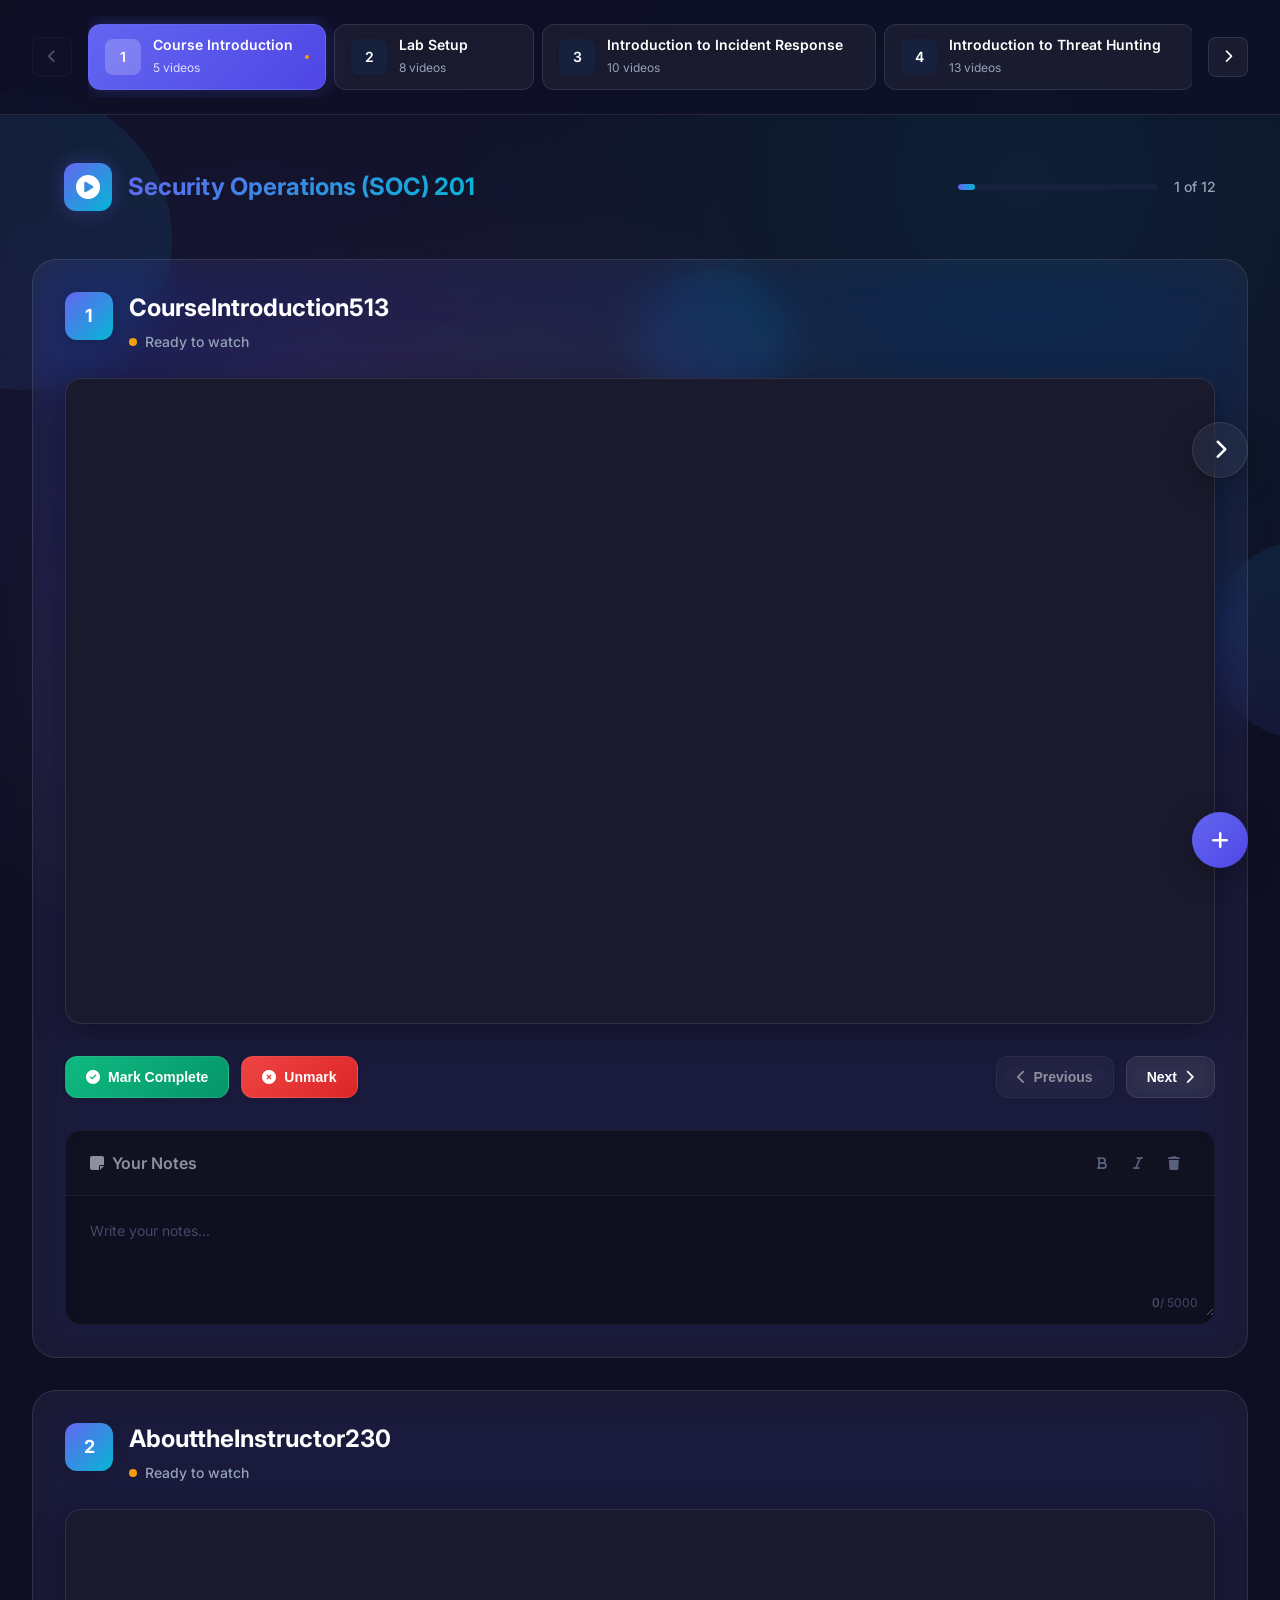
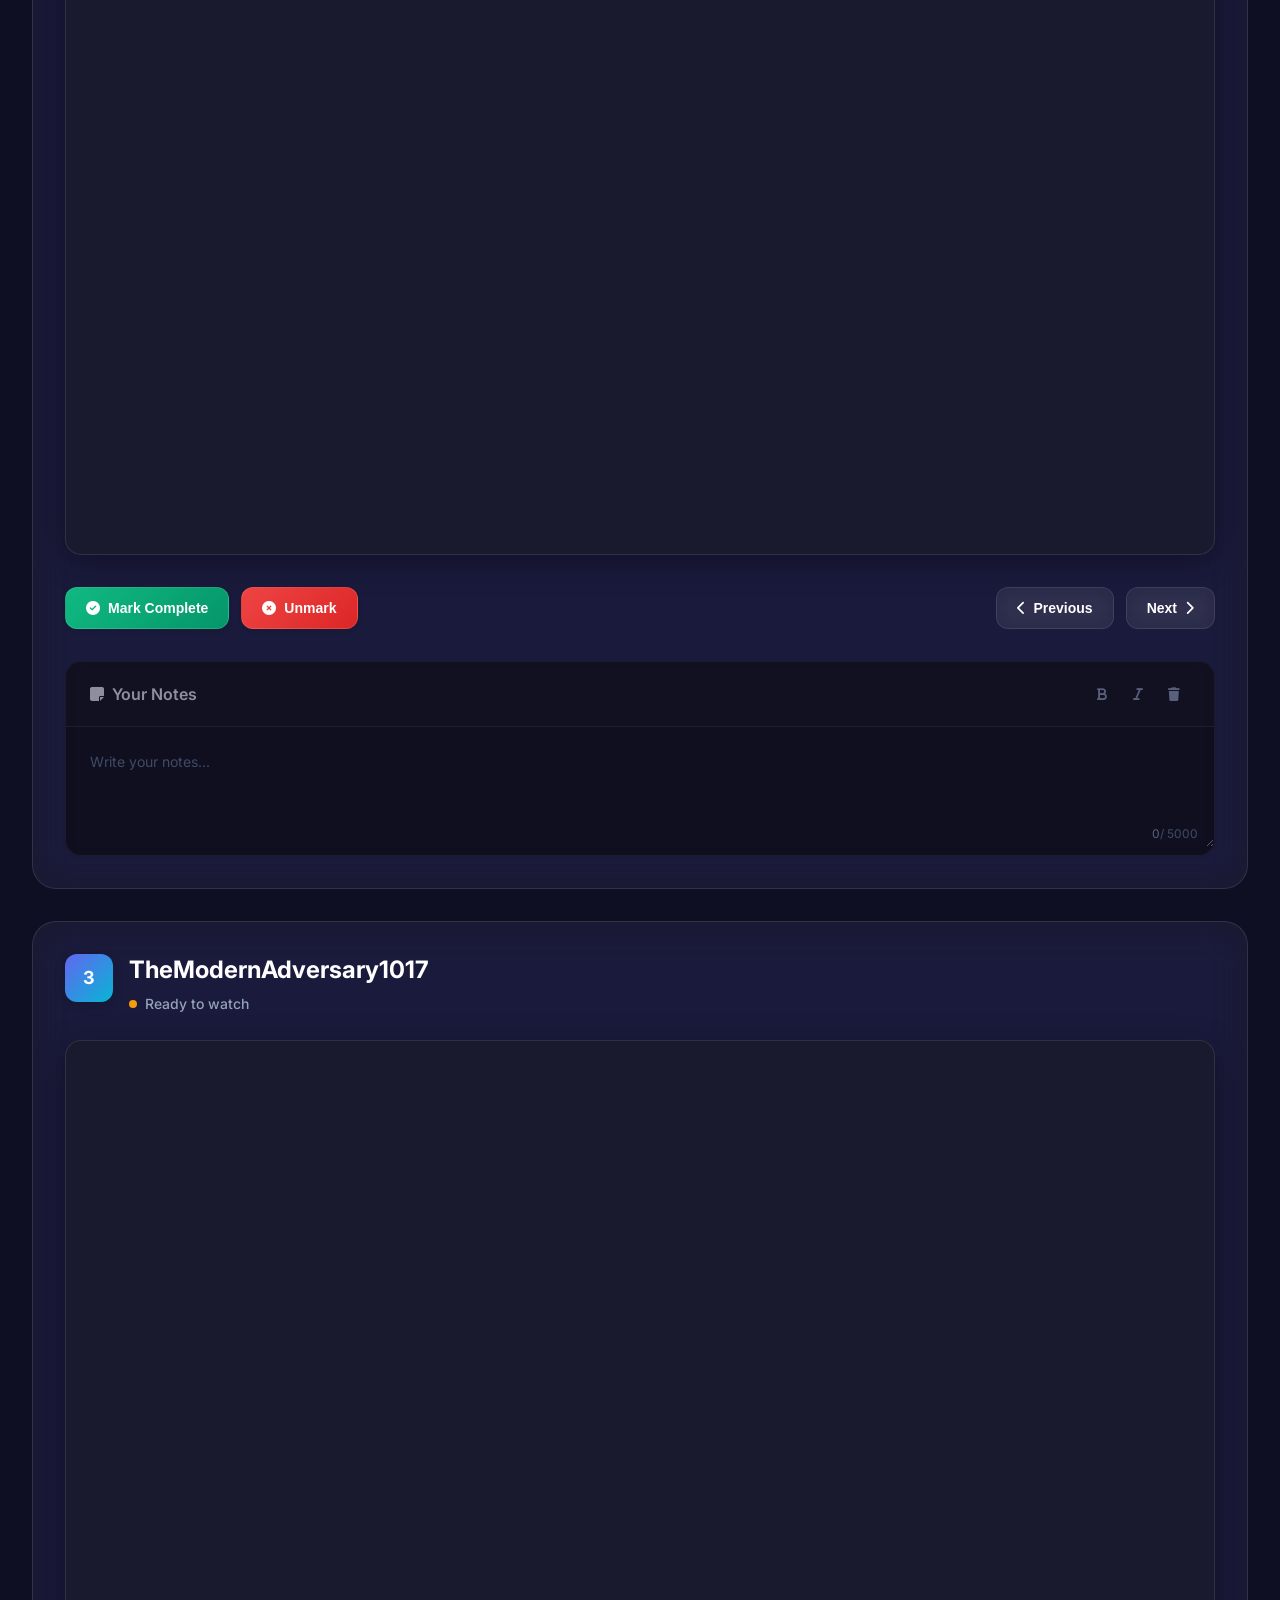
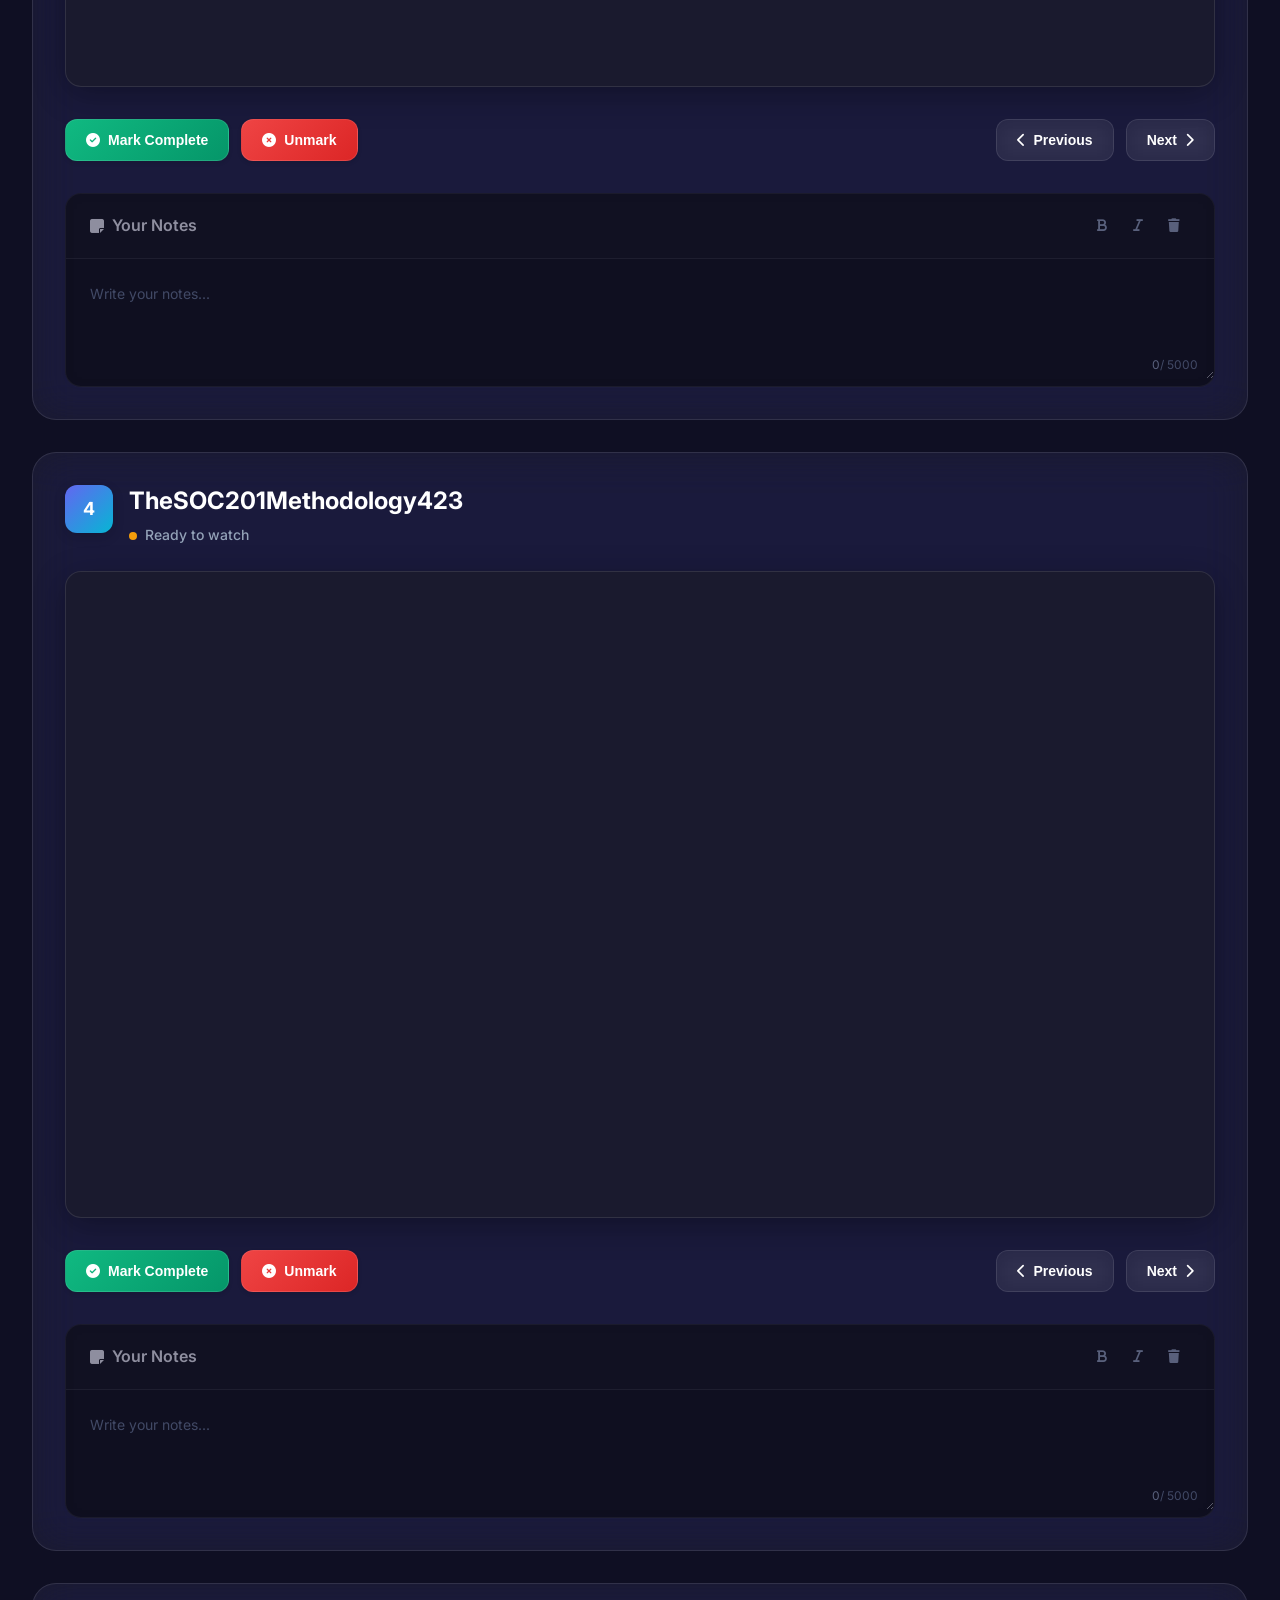
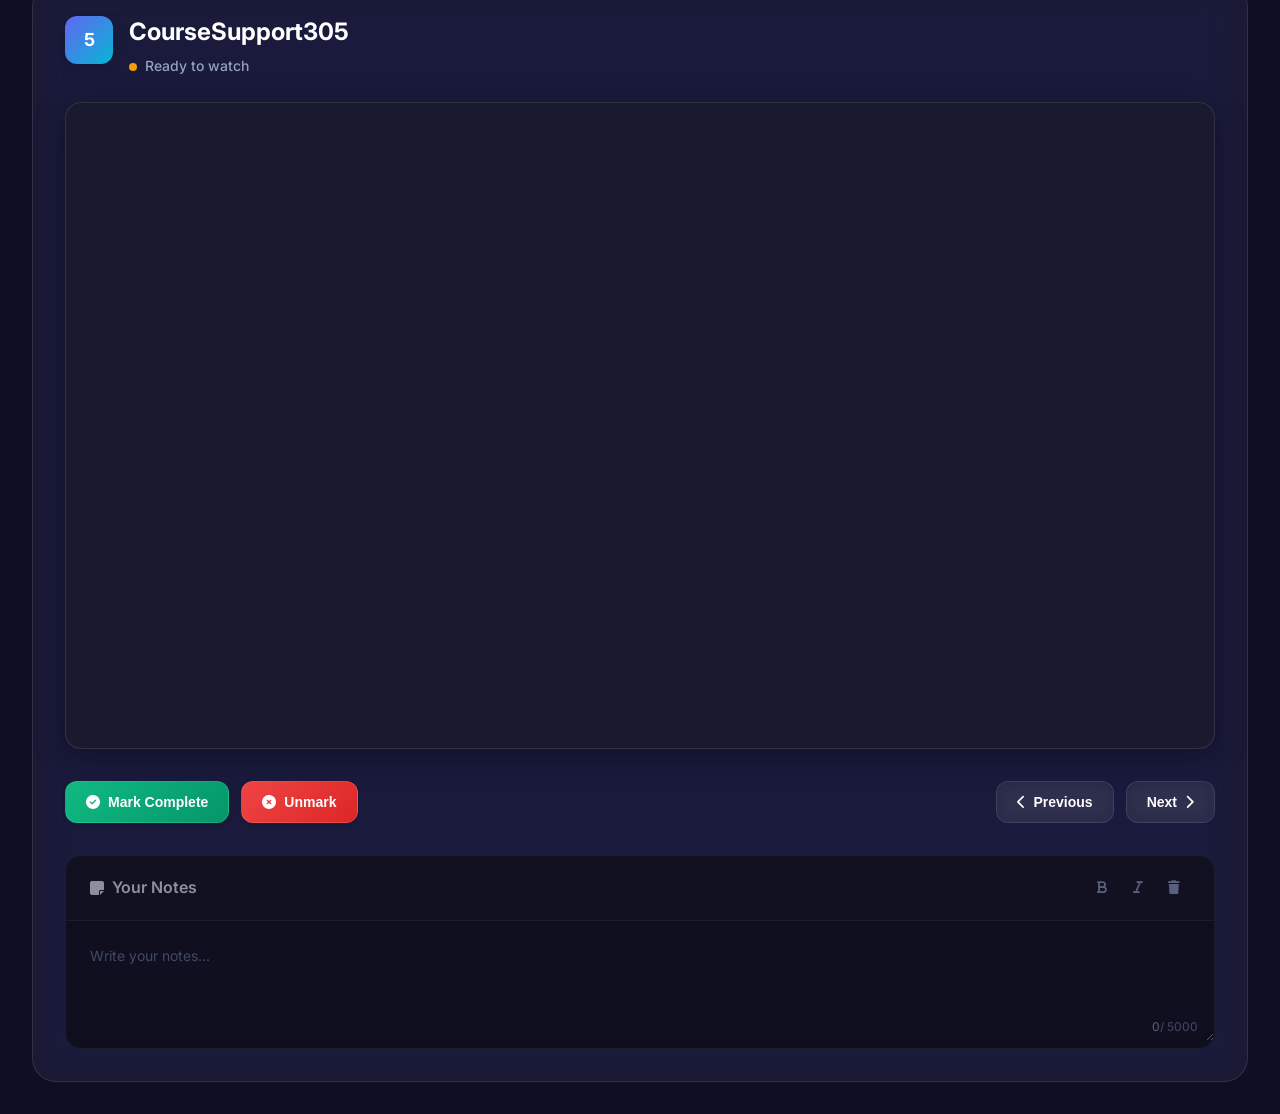
==== index.html @ 475536b1 "Deploy course" ====
<!DOCTYPE html>

<html lang="en">
<head>
<meta charset="utf-8"/>
<meta content="width=device-width, initial-scale=1.0" name="viewport"/>
<title>Security Operations (SOC) 201</title>
<link href="styles.css" rel="stylesheet"/>
<link href="https://cdnjs.cloudflare.com/ajax/libs/font-awesome/6.4.0/css/all.min.css" rel="stylesheet"/>
<link href="https://fonts.googleapis.com/css2?family=Inter:wght@300;400;500;600;700&amp;display=swap" rel="stylesheet"/>
</head>
<body>
<div class="bg-gradient"></div>
<div class="floating-shapes">
<div class="shape shape-1"></div>
<div class="shape shape-2"></div>
<div class="shape shape-3"></div>
</div>
<header class="glassmorphism-header">
<nav class="modern-nav">
<div class="nav-container">
<button class="nav-scroll-btn left-scroll" id="leftScroll"><i class="fas fa-chevron-left"></i></button>
<ul class="nav-carousel" id="navCarousel">
<li class="nav-item active">
<a class="nav-link" href="index.html">
<div class="nav-icon"><span class="nav-number">1</span></div>
<div class="nav-content">
<span class="nav-title">Course Introduction</span>
<span class="nav-subtitle">5 videos</span>
</div>
<div class="nav-indicator"></div>
</a>
</li>
<li class="nav-item">
<a class="nav-link" href="s2.html">
<div class="nav-icon"><span class="nav-number">2</span></div>
<div class="nav-content">
<span class="nav-title">Lab Setup</span>
<span class="nav-subtitle">8 videos</span>
</div>
<div class="nav-indicator"></div>
</a>
</li>
<li class="nav-item">
<a class="nav-link" href="s3.html">
<div class="nav-icon"><span class="nav-number">3</span></div>
<div class="nav-content">
<span class="nav-title">Introduction to Incident Response</span>
<span class="nav-subtitle">10 videos</span>
</div>
<div class="nav-indicator"></div>
</a>
</li>
<li class="nav-item">
<a class="nav-link" href="s4.html">
<div class="nav-icon"><span class="nav-number">4</span></div>
<div class="nav-content">
<span class="nav-title">Introduction to Threat Hunting</span>
<span class="nav-subtitle">13 videos</span>
</div>
<div class="nav-indicator"></div>
</a>
</li>
<li class="nav-item">
<a class="nav-link" href="s5.html">
<div class="nav-icon"><span class="nav-number">5</span></div>
<div class="nav-content">
<span class="nav-title">Data Transformation</span>
<span class="nav-subtitle">15 videos</span>
</div>
<div class="nav-indicator"></div>
</a>
</li>
<li class="nav-item">
<a class="nav-link" href="s6.html">
<div class="nav-icon"><span class="nav-number">6</span></div>
<div class="nav-content">
<span class="nav-title">Understanding Anomalies</span>
<span class="nav-subtitle">12 videos</span>
</div>
<div class="nav-indicator"></div>
</a>
</li>
<li class="nav-item">
<a class="nav-link" href="s7.html">
<div class="nav-icon"><span class="nav-number">7</span></div>
<div class="nav-content">
<span class="nav-title">Dissecting Threat Reports</span>
<span class="nav-subtitle">6 videos</span>
</div>
<div class="nav-indicator"></div>
</a>
</li>
<li class="nav-item">
<a class="nav-link" href="s8.html">
<div class="nav-icon"><span class="nav-number">8</span></div>
<div class="nav-content">
<span class="nav-title">Threat Hunting Lab</span>
<span class="nav-subtitle">18 videos</span>
</div>
<div class="nav-indicator"></div>
</a>
</li>
<li class="nav-item">
<a class="nav-link" href="s9.html">
<div class="nav-icon"><span class="nav-number">9</span></div>
<div class="nav-content">
<span class="nav-title">Collection at Scale</span>
<span class="nav-subtitle">7 videos</span>
</div>
<div class="nav-indicator"></div>
</a>
</li>
<li class="nav-item">
<a class="nav-link" href="s10.html">
<div class="nav-icon"><span class="nav-number">10</span></div>
<div class="nav-content">
<span class="nav-title">PowerShell 101</span>
<span class="nav-subtitle">10 videos</span>
</div>
<div class="nav-indicator"></div>
</a>
</li>
<li class="nav-item">
<a class="nav-link" href="s11.html">
<div class="nav-icon"><span class="nav-number">11</span></div>
<div class="nav-content">
<span class="nav-title">PowerShell for Incident Response</span>
<span class="nav-subtitle">14 videos</span>
</div>
<div class="nav-indicator"></div>
</a>
</li>
<li class="nav-item">
<a class="nav-link" href="s12.html">
<div class="nav-icon"><span class="nav-number">12</span></div>
<div class="nav-content">
<span class="nav-title">Conclusion</span>
<span class="nav-subtitle">1 videos</span>
</div>
<div class="nav-indicator"></div>
</a>
</li></ul>
<button class="nav-scroll-btn right-scroll" id="rightScroll"><i class="fas fa-chevron-right"></i></button>
</div>
</nav>
</header>
<button class="floating-nav right-nav" onclick="navigate('s2.html')"><i class="fas fa-chevron-right"></i></button>
<main class="main-container">
<div class="content-wrapper">
<div class="header-content">
<div class="logo-section">
<div class="logo-icon"><i class="fas fa-play-circle"></i></div>
<h1 class="app-title">Security Operations (SOC) 201</h1>
</div>
<div class="progress-indicator">
<div class="progress-bar">
<div class="progress-fill" style="width: 8.333333333333332%"></div>
</div>
<span class="progress-text">1 of 12</span>
</div>
</div>

<section class="video-section glassmorphism" data-video-index="0" id="section1">
<div class="section-header">
<div class="video-info">
<div class="video-badge"><span class="badge-number">1</span></div>
<div class="video-meta">
<h2 class="video-title">CourseIntroduction513 </h2>
<div class="video-status">
<span class="status-dot"></span>
<span class="status-text">Ready to watch</span>
</div>
</div>
</div>
</div>
<div class="video-container modern-player">
<iframe allow="autoplay; fullscreen" allowfullscreen="" class="video-iframe" loading="lazy" src="https://drive.google.com/file/d/1YEJV0v-y1aETUZKPHZmUnWMW_97uvV9p/preview"></iframe>
</div>
<div class="section-actions">
<div class="action-group completion-group">
<button class="action-btn complete-btn" data-section="section1">
<div class="btn-content"><i class="fas fa-check-circle"></i><span>Mark Complete</span></div>
</button>
<button class="action-btn unmark-btn" data-section="section1">
<div class="btn-content"><i class="fas fa-times-circle"></i><span>Unmark</span></div>
</button>
</div>
<div class="action-group navigation-group">
<button class="action-btn nav-btn prev-btn" disabled="" onclick="navigateToSection('prev', 0)">
<div class="btn-content"><i class="fas fa-chevron-left"></i><span>Previous</span></div>
</button>
<button class="action-btn nav-btn next-btn" onclick="navigateToSection('next', 0)">
<div class="btn-content"><span>Next</span><i class="fas fa-chevron-right"></i></div>
</button>
</div>
</div>
<div class="notes-container">
<div class="notes-header">
<div class="notes-title"><i class="fas fa-sticky-note"></i><span>Your Notes</span></div>
<div class="notes-tools">
<button class="tool-btn" id="bold-1" title="Bold"><i class="fas fa-bold"></i></button>
<button class="tool-btn" id="italic-1" title="Italic"><i class="fas fa-italic"></i></button>
<button class="tool-btn" id="clear-1" title="Clear Notes"><i class="fas fa-trash"></i></button>
</div>
</div>
<div class="notes-input-container">
<textarea class="notes-input" data-video-id="1" id="notes1" placeholder="Write your notes..."></textarea>
<div class="notes-counter"><span class="char-count">0</span><span class="char-limit">/ 5000</span></div>
</div>
</div>
</section>
<section class="video-section glassmorphism" data-video-index="1" id="section2">
<div class="section-header">
<div class="video-info">
<div class="video-badge"><span class="badge-number">2</span></div>
<div class="video-meta">
<h2 class="video-title">AbouttheInstructor230 </h2>
<div class="video-status">
<span class="status-dot"></span>
<span class="status-text">Ready to watch</span>
</div>
</div>
</div>
</div>
<div class="video-container modern-player">
<iframe allow="autoplay; fullscreen" allowfullscreen="" class="video-iframe" loading="lazy" src="https://drive.google.com/file/d/1pbYGpLm7VTDEXIPqS1wDyc5Kblpcd7b9/preview"></iframe>
</div>
<div class="section-actions">
<div class="action-group completion-group">
<button class="action-btn complete-btn" data-section="section2">
<div class="btn-content"><i class="fas fa-check-circle"></i><span>Mark Complete</span></div>
</button>
<button class="action-btn unmark-btn" data-section="section2">
<div class="btn-content"><i class="fas fa-times-circle"></i><span>Unmark</span></div>
</button>
</div>
<div class="action-group navigation-group">
<button class="action-btn nav-btn prev-btn" onclick="navigateToSection('prev', 1)">
<div class="btn-content"><i class="fas fa-chevron-left"></i><span>Previous</span></div>
</button>
<button class="action-btn nav-btn next-btn" onclick="navigateToSection('next', 1)">
<div class="btn-content"><span>Next</span><i class="fas fa-chevron-right"></i></div>
</button>
</div>
</div>
<div class="notes-container">
<div class="notes-header">
<div class="notes-title"><i class="fas fa-sticky-note"></i><span>Your Notes</span></div>
<div class="notes-tools">
<button class="tool-btn" id="bold-2" title="Bold"><i class="fas fa-bold"></i></button>
<button class="tool-btn" id="italic-2" title="Italic"><i class="fas fa-italic"></i></button>
<button class="tool-btn" id="clear-2" title="Clear Notes"><i class="fas fa-trash"></i></button>
</div>
</div>
<div class="notes-input-container">
<textarea class="notes-input" data-video-id="2" id="notes2" placeholder="Write your notes..."></textarea>
<div class="notes-counter"><span class="char-count">0</span><span class="char-limit">/ 5000</span></div>
</div>
</div>
</section>
<section class="video-section glassmorphism" data-video-index="2" id="section3">
<div class="section-header">
<div class="video-info">
<div class="video-badge"><span class="badge-number">3</span></div>
<div class="video-meta">
<h2 class="video-title">TheModernAdversary1017 </h2>
<div class="video-status">
<span class="status-dot"></span>
<span class="status-text">Ready to watch</span>
</div>
</div>
</div>
</div>
<div class="video-container modern-player">
<iframe allow="autoplay; fullscreen" allowfullscreen="" class="video-iframe" loading="lazy" src="https://drive.google.com/file/d/1Ir4YO8j2-nR2gBzZxiWPRlQ7Ptg5TUtc/preview"></iframe>
</div>
<div class="section-actions">
<div class="action-group completion-group">
<button class="action-btn complete-btn" data-section="section3">
<div class="btn-content"><i class="fas fa-check-circle"></i><span>Mark Complete</span></div>
</button>
<button class="action-btn unmark-btn" data-section="section3">
<div class="btn-content"><i class="fas fa-times-circle"></i><span>Unmark</span></div>
</button>
</div>
<div class="action-group navigation-group">
<button class="action-btn nav-btn prev-btn" onclick="navigateToSection('prev', 2)">
<div class="btn-content"><i class="fas fa-chevron-left"></i><span>Previous</span></div>
</button>
<button class="action-btn nav-btn next-btn" onclick="navigateToSection('next', 2)">
<div class="btn-content"><span>Next</span><i class="fas fa-chevron-right"></i></div>
</button>
</div>
</div>
<div class="notes-container">
<div class="notes-header">
<div class="notes-title"><i class="fas fa-sticky-note"></i><span>Your Notes</span></div>
<div class="notes-tools">
<button class="tool-btn" id="bold-3" title="Bold"><i class="fas fa-bold"></i></button>
<button class="tool-btn" id="italic-3" title="Italic"><i class="fas fa-italic"></i></button>
<button class="tool-btn" id="clear-3" title="Clear Notes"><i class="fas fa-trash"></i></button>
</div>
</div>
<div class="notes-input-container">
<textarea class="notes-input" data-video-id="3" id="notes3" placeholder="Write your notes..."></textarea>
<div class="notes-counter"><span class="char-count">0</span><span class="char-limit">/ 5000</span></div>
</div>
</div>
</section>
<section class="video-section glassmorphism" data-video-index="3" id="section4">
<div class="section-header">
<div class="video-info">
<div class="video-badge"><span class="badge-number">4</span></div>
<div class="video-meta">
<h2 class="video-title">TheSOC201Methodology423 </h2>
<div class="video-status">
<span class="status-dot"></span>
<span class="status-text">Ready to watch</span>
</div>
</div>
</div>
</div>
<div class="video-container modern-player">
<iframe allow="autoplay; fullscreen" allowfullscreen="" class="video-iframe" loading="lazy" src="https://drive.google.com/file/d/1ymESuMepsaAg-x6nXGDRpo-k68C4aGU3/preview"></iframe>
</div>
<div class="section-actions">
<div class="action-group completion-group">
<button class="action-btn complete-btn" data-section="section4">
<div class="btn-content"><i class="fas fa-check-circle"></i><span>Mark Complete</span></div>
</button>
<button class="action-btn unmark-btn" data-section="section4">
<div class="btn-content"><i class="fas fa-times-circle"></i><span>Unmark</span></div>
</button>
</div>
<div class="action-group navigation-group">
<button class="action-btn nav-btn prev-btn" onclick="navigateToSection('prev', 3)">
<div class="btn-content"><i class="fas fa-chevron-left"></i><span>Previous</span></div>
</button>
<button class="action-btn nav-btn next-btn" onclick="navigateToSection('next', 3)">
<div class="btn-content"><span>Next</span><i class="fas fa-chevron-right"></i></div>
</button>
</div>
</div>
<div class="notes-container">
<div class="notes-header">
<div class="notes-title"><i class="fas fa-sticky-note"></i><span>Your Notes</span></div>
<div class="notes-tools">
<button class="tool-btn" id="bold-4" title="Bold"><i class="fas fa-bold"></i></button>
<button class="tool-btn" id="italic-4" title="Italic"><i class="fas fa-italic"></i></button>
<button class="tool-btn" id="clear-4" title="Clear Notes"><i class="fas fa-trash"></i></button>
</div>
</div>
<div class="notes-input-container">
<textarea class="notes-input" data-video-id="4" id="notes4" placeholder="Write your notes..."></textarea>
<div class="notes-counter"><span class="char-count">0</span><span class="char-limit">/ 5000</span></div>
</div>
</div>
</section>
<section class="video-section glassmorphism" data-video-index="4" id="section5">
<div class="section-header">
<div class="video-info">
<div class="video-badge"><span class="badge-number">5</span></div>
<div class="video-meta">
<h2 class="video-title">CourseSupport305 </h2>
<div class="video-status">
<span class="status-dot"></span>
<span class="status-text">Ready to watch</span>
</div>
</div>
</div>
</div>
<div class="video-container modern-player">
<iframe allow="autoplay; fullscreen" allowfullscreen="" class="video-iframe" loading="lazy" src="https://drive.google.com/file/d/1EnlRZlZguJfNbA97GfAmyiOK_ffuB9r5/preview"></iframe>
</div>
<div class="section-actions">
<div class="action-group completion-group">
<button class="action-btn complete-btn" data-section="section5">
<div class="btn-content"><i class="fas fa-check-circle"></i><span>Mark Complete</span></div>
</button>
<button class="action-btn unmark-btn" data-section="section5">
<div class="btn-content"><i class="fas fa-times-circle"></i><span>Unmark</span></div>
</button>
</div>
<div class="action-group navigation-group">
<button class="action-btn nav-btn prev-btn" onclick="navigateToSection('prev', 4)">
<div class="btn-content"><i class="fas fa-chevron-left"></i><span>Previous</span></div>
</button>
<button class="action-btn nav-btn next-btn" onclick="navigateToSection('next', 4)">
<div class="btn-content"><span>Next</span><i class="fas fa-chevron-right"></i></div>
</button>
</div>
</div>
<div class="notes-container">
<div class="notes-header">
<div class="notes-title"><i class="fas fa-sticky-note"></i><span>Your Notes</span></div>
<div class="notes-tools">
<button class="tool-btn" id="bold-5" title="Bold"><i class="fas fa-bold"></i></button>
<button class="tool-btn" id="italic-5" title="Italic"><i class="fas fa-italic"></i></button>
<button class="tool-btn" id="clear-5" title="Clear Notes"><i class="fas fa-trash"></i></button>
</div>
</div>
<div class="notes-input-container">
<textarea class="notes-input" data-video-id="5" id="notes5" placeholder="Write your notes..."></textarea>
<div class="notes-counter"><span class="char-count">0</span><span class="char-limit">/ 5000</span></div>
</div>
</div>
</section></div>
</main>
<div class="fab-container">
<div class="fab-menu">
<button class="fab main-fab" id="mainFab"><i class="fas fa-plus"></i></button>
<div class="fab-options">
<button class="fab option-fab" id="exportButton" title="Export Progress"><i class="fas fa-download"></i></button>
<button class="fab option-fab" id="importDataButton" title="Import Progress"><i class="fas fa-upload"></i></button>
<button class="fab option-fab home-fab" onclick="window.location.href='https://brahimsaa.github.io/all';" title="Home"><i class="fas fa-home"></i></button>
</div>
</div>
</div>
<input accept=".json" id="importButton" style="display: none;" type="file"/>
<div class="loading-overlay" id="loadingOverlay">
<div class="loading-spinner">
<div class="spinner"></div>
<p>Loading content...</p>
</div>
</div>
<script src="script.js"></script>
</body>
</html>
---- styles.css ----
/* Modern CSS Variables */
:root {
  --primary-color: #6366f1;
  --primary-dark: #4f46e5;
  --secondary-color: #06b6d4;
  --accent-color: #f59e0b;
  --success-color: #10b981;
  --danger-color: #ef4444;
  --warning-color: #f59e0b;

  --bg-primary: #0f0f23;
  --bg-secondary: #1a1a2e;
  --bg-tertiary: #16213e;
  --bg-glass: rgba(255, 255, 255, 0.05);
  --bg-glass-hover: rgba(255, 255, 255, 0.1);

  --text-primary: #ffffff;
  --text-secondary: #94a3b8;
  --text-muted: #64748b;

  --border-color: rgba(255, 255, 255, 0.1);
  --border-hover: rgba(255, 255, 255, 0.2);

  --shadow-sm: 0 2px 4px rgba(0, 0, 0, 0.1);
  --shadow-md: 0 4px 12px rgba(0, 0, 0, 0.15);
  --shadow-lg: 0 8px 32px rgba(0, 0, 0, 0.3);
  --shadow-glow: 0 0 20px rgba(99, 102, 241, 0.3);

  --radius-sm: 8px;
  --radius-md: 12px;
  --radius-lg: 16px;
  --radius-xl: 24px;

  --transition-fast: 0.15s ease;
  --transition-normal: 0.3s ease;
  --transition-slow: 0.5s ease;
}

/* Base Styles */
* {
  margin: 0;
  padding: 0;
  box-sizing: border-box;
}

html {
  scroll-behavior: smooth;
  font-size: 16px;
}

body {
  font-family: 'Inter', -apple-system, BlinkMacSystemFont, sans-serif;
  background: var(--bg-primary);
  color: var(--text-primary);
  line-height: 1.6;
  overflow-x: hidden;
  min-height: 100vh;
}

/* Background Elements */
.bg-gradient {
  position: fixed;
  top: 0;
  left: 0;
  width: 100%;
  height: 100%;
  background:
    radial-gradient(circle at 20% 50%, rgba(99, 102, 241, 0.1) 0%, transparent 50%),
    radial-gradient(circle at 80% 20%, rgba(6, 182, 212, 0.1) 0%, transparent 50%),
    radial-gradient(circle at 40% 80%, rgba(245, 158, 11, 0.1) 0%, transparent 50%);
  z-index: -2;
}

.floating-shapes {
  position: fixed;
  top: 0;
  left: 0;
  width: 100%;
  height: 100%;
  pointer-events: none;
  z-index: -1;
}

.shape {
  position: absolute;
  border-radius: 50%;
  background: linear-gradient(45deg, var(--primary-color), var(--secondary-color));
  opacity: 0.1;
  animation: float 20s infinite linear;
}

.shape-1 {
  width: 300px;
  height: 300px;
  top: 10%;
  left: -10%;
  animation-delay: 0s;
}

.shape-2 {
  width: 200px;
  height: 200px;
  top: 60%;
  right: -10%;
  animation-delay: -7s;
}

.shape-3 {
  width: 150px;
  height: 150px;
  top: 30%;
  left: 50%;
  animation-delay: -14s;
}

/* Header Styles */
.glassmorphism-header {
  position: sticky;
  top: 0;
  background: rgba(15, 15, 35, 0.8);
  backdrop-filter: blur(20px) saturate(180%);
  border-bottom: 1px solid var(--border-color);
  z-index: 1000;
  padding: 0; /* Remove default padding */
  transition: all var(--transition-normal);
}


/* Header content that will hide on scroll */
.header-content {
    max-width: 1400px;

    padding: 1rem 2rem;
    display: flex;
    justify-content: space-between;
    align-items: center;
    transition: height var(--transition-normal), opacity var(--transition-normal), padding var(--transition-normal);
    /* Remove transform transition */
}

.logo-section {
  display: flex;
  align-items: center;
  gap: 1rem;
}

.logo-icon {
  width: 48px;
  height: 48px;
  background: linear-gradient(135deg, var(--primary-color), var(--secondary-color));
  border-radius: var(--radius-md);
  display: flex;
  align-items: center;
  justify-content: center;
  font-size: 1.5rem;
  color: white;
  box-shadow: var(--shadow-glow);
}

.app-title {
  font-size: 1.5rem;
  font-weight: 700;
  background: linear-gradient(135deg, var(--primary-color), var(--secondary-color));
  -webkit-background-clip: text;
  -webkit-text-fill-color: transparent;
  background-clip: text;
}

.progress-indicator {
  display: flex;
  align-items: center;
  gap: 1rem;
}

.progress-bar {
  width: 200px;
  height: 6px;
  background: var(--bg-tertiary);
  border-radius: 3px;
  overflow: hidden;
}

.glassmorphism-header.scrolled .header-content {

    opacity: 0;
    height: 0;
    padding-top: 0;
    padding-bottom: 0;
    overflow: hidden;
}

.glassmorphism-header.scrolled .modern-nav {
    padding-top: 0.75rem;
    padding-bottom: 0.75rem;
}

.progress-fill {
  height: 100%;
  background: linear-gradient(90deg, var(--primary-color), var(--secondary-color));
  border-radius: 3px;
  transition: width var(--transition-normal);
}

.progress-text {
  font-size: 0.875rem;
  color: var(--text-secondary);
  font-weight: 500;
}

/* Modern Navigation */
.modern-nav {
    max-width: 1400px;
    margin-left: auto;
    margin-right: auto;
    padding: 1rem 2rem;
    transition: padding var(--transition-normal);
    /* Add position relative to prevent layout shifts */
    position: relative;
}

.nav-container {
  display: flex;
  align-items: center;
  gap: 1rem;
  position: relative;
}

.nav-scroll-btn {
  width: 40px;
  height: 40px;
  border: none;
  background: var(--bg-glass);
  color: var(--text-primary);
  border-radius: var(--radius-sm);
  cursor: pointer;
  display: flex;
  align-items: center;
  justify-content: center;
  transition: all var(--transition-fast);
  backdrop-filter: blur(10px);
  border: 1px solid var(--border-color);
}

.nav-scroll-btn:hover:not(:disabled) {
  background: var(--bg-glass-hover);
  transform: scale(1.05);
}

.nav-scroll-btn:disabled {
  opacity: 0.3;
  cursor: not-allowed;
  transform: none;
}

.nav-carousel {
  display: flex;
  gap: 0.5rem;
  overflow-x: auto;
  scroll-behavior: smooth;
  flex: 1;
  padding: 0.5rem 0;
  scrollbar-width: none;
  -ms-overflow-style: none;
}

.nav-carousel::-webkit-scrollbar {
  display: none;
}

.nav-item {
  flex: 0 0 auto;
  list-style: none;
}

.nav-link {
  display: flex;
  align-items: center;
  gap: 0.75rem;
  padding: 0.75rem 1rem;
  background: var(--bg-glass);
  border: 1px solid var(--border-color);
  border-radius: var(--radius-md);
  text-decoration: none;
  color: var(--text-primary);
  transition: all var(--transition-normal);
  position: relative;
  overflow: hidden;
  backdrop-filter: blur(10px);
  min-width: 200px;
}

.nav-link:hover {
  background: var(--bg-glass-hover);
  border-color: var(--border-hover);
  transform: translateY(-2px);
  box-shadow: var(--shadow-md);
}

.nav-item.active .nav-link {
  background: linear-gradient(135deg, var(--primary-color), var(--primary-dark));
  border-color: var(--primary-color);
  box-shadow: var(--shadow-glow);
}

.nav-icon {
  width: 36px;
  height: 36px;
  background: var(--bg-tertiary);
  border-radius: var(--radius-sm);
  display: flex;
  align-items: center;
  justify-content: center;
  font-weight: 600;
  font-size: 0.875rem;
}

.nav-item.active .nav-icon {
  background: rgba(255, 255, 255, 0.2);
}

.nav-content {
  flex: 1;
}

.nav-title {
  font-weight: 600;
  font-size: 0.875rem;
  display: block;
  line-height: 1.2;
}

.nav-subtitle {
  font-size: 0.75rem;
  color: var(--text-secondary);
  display: block;
  margin-top: 0.25rem;
}

.nav-item.active .nav-subtitle {
  color: rgba(255, 255, 255, 0.8);
}

.nav-indicator {
  width: 4px;
  height: 4px;
  background: var(--accent-color);
  border-radius: 50%;
  opacity: 0;
  transition: opacity var(--transition-fast);
}

.nav-item.active .nav-indicator {
  opacity: 1;
}

/* Floating Navigation */
.floating-nav {
  position: fixed;
  top: 50%;
  transform: translateY(-50%);
  width: 56px;
  height: 56px;
  border: none;
  background: var(--bg-glass);
  backdrop-filter: blur(20px);
  border: 1px solid var(--border-color);
  color: var(--text-primary);
  border-radius: 50%;
  cursor: pointer;
  display: flex;
  align-items: center;
  justify-content: center;
  font-size: 1.25rem;
  transition: all var(--transition-normal);
  z-index: 999;
  box-shadow: var(--shadow-lg);
}

.floating-nav:hover {
  background: var(--primary-color);
  transform: translateY(-50%) scale(1.1);
  box-shadow: var(--shadow-glow);
}

.left-nav {
  left: 2rem;
}

.right-nav {
  right: 2rem;
}

/* Main Content */
.main-container {
  max-width: 1400px;
  margin: 0 auto;
  padding: 2rem;
}

.content-wrapper {
  display: flex;
  flex-direction: column;
  gap: 2rem;
}

/* Video Section */
.video-section {
  background: var(--bg-glass);
  backdrop-filter: blur(20px);
  border: 1px solid var(--border-color);
  border-radius: var(--radius-xl);
  padding: 2rem;
  transition: all var(--transition-normal);
  position: relative;
  overflow: hidden;
}

.video-section:hover {
  border-color: var(--border-hover);
  box-shadow: var(--shadow-lg);
}

.video-section.completed {
  background: linear-gradient(135deg, rgba(16, 185, 129, 0.1), rgba(5, 150, 105, 0.1));
  border-color: var(--success-color);
}

.glassmorphism {
  backdrop-filter: blur(20px) saturate(180%);
}

.section-header {
  display: flex;
  justify-content: space-between;
  align-items: flex-start;
  margin-bottom: 1.5rem;
}

.video-info {
  display: flex;
  align-items: flex-start;
  gap: 1rem;
}

.video-badge {
  width: 48px;
  height: 48px;
  background: linear-gradient(135deg, var(--primary-color), var(--secondary-color));
  border-radius: var(--radius-md);
  display: flex;
  align-items: center;
  justify-content: center;
  font-weight: 700;
  font-size: 1.125rem;
  color: white;
  box-shadow: var(--shadow-md);
}

.video-meta {
  flex: 1;
}

.video-title {
  font-size: 1.5rem;
  font-weight: 700;
  color: var(--text-primary);
  margin-bottom: 0.5rem;
  line-height: 1.3;
}

.video-status {
  display: flex;
  align-items: center;
  gap: 0.5rem;
}

.status-dot {
  width: 8px;
  height: 8px;
  background: var(--accent-color);
  border-radius: 50%;
  animation: pulse 2s infinite;
}

.status-text {
  font-size: 0.875rem;
  color: var(--text-secondary);
  font-weight: 500;
}

@keyframes pulse {
  0%, 100% { opacity: 1; }
  50% { opacity: 0.5; }
}

/* Modern Video Player */
.video-container {
  position: relative;
  width: 100%;
  aspect-ratio: 16/9;
  border-radius: var(--radius-lg);
  overflow: hidden;
  background: var(--bg-secondary);
  box-shadow: var(--shadow-lg);
}

.modern-player {
  border: 1px solid var(--border-color);
}

.video-iframe {
  width: 100%;
  height: 100%;
  border: none;
  display: block;
}

/* Section Actions */
.section-actions {
  display: flex;
  justify-content: space-between;
  align-items: center;
  gap: 1rem;
  margin: 2rem 0;
  flex-wrap: wrap;
}

.action-group {
  display: flex;
  gap: 0.75rem;
}

.action-btn {
  border: none;
  border-radius: var(--radius-md);
  cursor: pointer;
  font-weight: 600;
  font-size: 0.875rem;
  transition: all var(--transition-normal);
  position: relative;
  overflow: hidden;
  backdrop-filter: blur(10px);
  border: 1px solid var(--border-color);
}

.btn-content {
  display: flex;
  align-items: center;
  gap: 0.5rem;
  padding: 0.75rem 1.25rem;
}

.complete-btn {
  background: linear-gradient(135deg, var(--success-color), #059669);
  color: white;
  box-shadow: var(--shadow-sm);
}

.complete-btn:hover {
  transform: translateY(-2px);
  box-shadow: 0 0 20px rgba(16, 185, 129, 0.4);
}

.unmark-btn {
  background: linear-gradient(135deg, var(--danger-color), #dc2626);
  color: white;
  box-shadow: var(--shadow-sm);
}

.unmark-btn:hover {
  transform: translateY(-2px);
  box-shadow: 0 0 20px rgba(239, 68, 68, 0.4);
}

.nav-btn {
  background: var(--bg-glass);
  color: var(--text-primary);
}

.nav-btn:hover:not(:disabled) {
  background: var(--primary-color);
  transform: translateY(-2px);
  box-shadow: var(--shadow-glow);
}

.nav-btn:disabled {
  opacity: 0.5;
  cursor: not-allowed;
}

/* Notes Container */
.notes-container {
  margin-top: 2rem;
  background: black;
  border: 1px solid var(--border-color);
  border-radius: var(--radius-lg);
  overflow: hidden;
  backdrop-filter: blur(10px);
  opacity: 50%;
}

.notes-header {
  display: flex;
  justify-content: space-between;
  align-items: center;
  padding: 1rem 1.5rem;
  background: rgba(255, 255, 255, 0.02);
  border-bottom: 1px solid var(--border-color);
}

.notes-title {
  display: flex;
  align-items: center;
  gap: 0.5rem;
  font-weight: 600;
  color: var(--text-primary);
}

.notes-tools {
  display: flex;
  gap: 0.25rem;
}

.tool-btn {
  width: 32px;
  height: 32px;
  border: none;
  background: transparent;
  color: var(--text-secondary);
  border-radius: var(--radius-sm);
  cursor: pointer;
  display: flex;
  align-items: center;
  justify-content: center;
  transition: all var(--transition-fast);
}

.tool-btn:hover {
  background: var(--bg-glass);
  color: var(--text-primary);
}

.notes-input-container {
  position: relative;
}

.notes-input {
  width: 100%;
  min-height: 120px;
  padding: 1.5rem;
  border: none;
  background: transparent;
  color: var(--text-primary);
  font-family: inherit;
  font-size: 0.875rem;
  resize: vertical;
  outline: none;
  line-height: 1.6;
}

.notes-input::placeholder {
  color: var(--text-muted);
}

.notes-counter {
  position: absolute;
  bottom: 0.75rem;
  right: 1rem;
  font-size: 0.75rem;
  color: var(--text-muted);
}

.char-count {
  color: var(--text-secondary);
}

/* Floating Action Button */
.fab-container {
  position: fixed;
  bottom: 2rem;
  right: 2rem;
  z-index: 1000;
}

.fab-menu {
  position: relative;
}

.fab {
  width: 56px;
  height: 56px;
  border: none;
  border-radius: 50%;
  cursor: pointer;
  display: flex;
  align-items: center;
  justify-content: center;
  font-size: 1.25rem;
  transition: all var(--transition-normal);
  box-shadow: var(--shadow-lg);
  text-decoration: none;
  color: white;
  backdrop-filter: blur(20px);
}

.main-fab {
  background: linear-gradient(135deg, var(--primary-color), var(--primary-dark));
  transform: rotate(0deg);
}

.main-fab:hover {
  transform: scale(1.1) rotate(45deg);
  box-shadow: var(--shadow-glow);
}

.fab-options {
  position: absolute;
  bottom: 70px;
  left: 8.5%;
  transform: translate(-50%, 20px); /* Keep original vertical animation */
  display: flex;
  flex-direction: column;
  gap: 0.75rem;
  opacity: 0;
  transition: all var(--transition-normal);
  pointer-events: none;
}

.fab-menu.active .fab-options {
  opacity: 1;
  transform: translateY(0);
  pointer-events: all;
}

.option-fab {
  width: 48px;
  height: 48px;
  font-size: 1rem;
}

.home-fab {
  background: linear-gradient(135deg, var(--accent-color), #d97706);
}

.option-fab:nth-child(1) {
  background: linear-gradient(135deg, var(--secondary-color), #0891b2);
}

.option-fab:nth-child(2) {
  background: linear-gradient(135deg, var(--success-color), #059669);
}

.option-fab:hover {
  transform: scale(1.1);
  box-shadow: var(--shadow-glow);
}

/* Loading Overlay */
.loading-overlay {
  position: fixed;
  top: 0;
  left: 0;
  width: 100%;
  height: 100%;
  background: rgba(15, 15, 35, 0.9);
  backdrop-filter: blur(10px);
  display: none;
  align-items: center;
  justify-content: center;
  z-index: 9999;
}

.loading-overlay.active {
  display: flex;
}

.loading-spinner {
  text-align: center;
}

.spinner {
  width: 50px;
  height: 50px;
  border: 3px solid var(--border-color);
  border-top: 3px solid var(--primary-color);
  border-radius: 50%;
  animation: spin 1s linear infinite;
  margin: 0 auto 1rem;
}

@keyframes spin {
  0% { transform: rotate(0deg); }
  100% { transform: rotate(360deg); }
}

.loading-spinner p {
  color: var(--text-secondary);
  font-size: 0.875rem;
}

@media (max-width: 1200px) {
    .header-content {
        padding: 1rem 1.5rem;
    }

    .modern-nav {
        padding: 1rem 1.5rem;
    }

    .glassmorphism-header.scrolled .modern-nav {
        padding: 0.75rem 1.5rem;
    }
}

@media (max-width: 768px) {

  .header-content {
      flex-direction: column;
      gap: 1rem;
      align-items: stretch;
      padding: 1rem;
  }

  .modern-nav {
      padding: 1rem;
  }

  .glassmorphism-header.scrolled .modern-nav {
      padding: 0.75rem 1rem;
  }

  .progress-indicator {
    justify-content: center;
  }

  .progress-bar {
    width: 150px;
  }

  .nav-container {
    margin: 0 -0.5rem;
  }

  .nav-scroll-btn {
    display: none;
  }

  .nav-link {
    min-width: 160px;
  }

  .floating-nav {
    display: none;
  }

  .main-container {
    padding: 1rem;
  }

  .video-section {
    padding: 1.5rem;
  }

  .section-header {
    flex-direction: column;
    gap: 1rem;
  }

  .section-actions {
    flex-direction: column;
    align-items: stretch;
  }

  .action-group {
    justify-content: center;
  }

  .fab-container {
    bottom: 1rem;
    right: 1rem;
  }
}

@media (max-width: 480px) {
  .app-title {
    font-size: 1.25rem;
  }

  .nav-link {
    min-width: 140px;
    padding: 0.5rem 0.75rem;
  }

  .nav-title {
    font-size: 0.8rem;
  }

  .nav-subtitle {
    font-size: 0.7rem;
  }

  .video-section {
    padding: 1rem;
  }

  .video-title {
    font-size: 1.25rem;
  }

  .action-group {
    display: grid;
    grid-template-columns: 1fr 1fr;
    gap: 0.5rem;
    width: 100%;
  }

  .btn-content {
    padding: 0.6rem 1rem;
    font-size: 0.8rem;
  }
}

/* Accessibility */
@media (prefers-reduced-motion: reduce) {
  *,
  *::before,
  *::after {
    animation-duration: 0.01ms !important;
    animation-iteration-count: 1 !important;
    transition-duration: 0.01ms !important;
  }

  .floating-shapes {
    display: none;
  }
}

/* Focus States */
button:focus-visible,
a:focus-visible,
textarea:focus-visible {
  outline: 2px solid var(--primary-color);
  outline-offset: 2px;
}

/* Selection */
::selection {
  background: var(--primary-color);
  color: white;
}

/* Scrollbar Styling */
::-webkit-scrollbar {
  width: 8px;
}

::-webkit-scrollbar-track {
  background: var(--bg-secondary);
}

::-webkit-scrollbar-thumb {
  background: var(--border-color);
  border-radius: 4px;
}

::-webkit-scrollbar-thumb:hover {
  background: var(--border-hover);
}
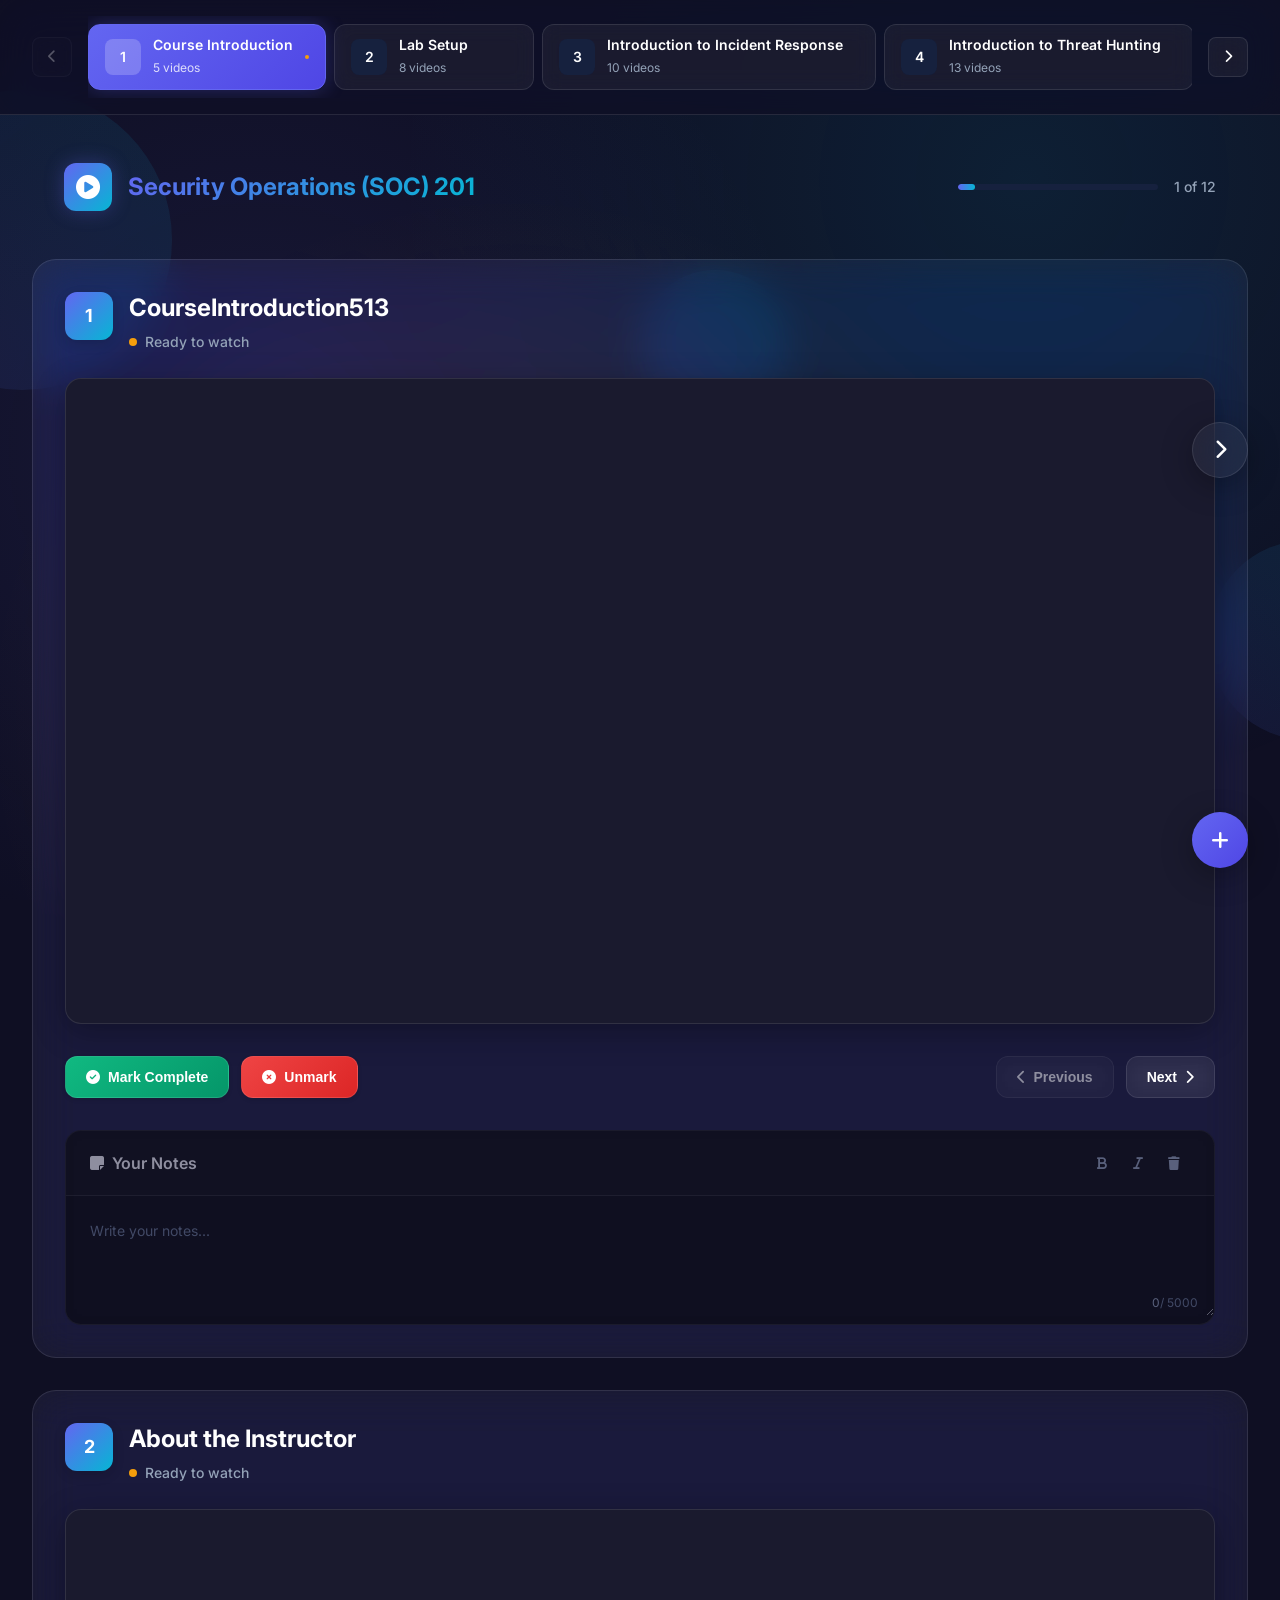
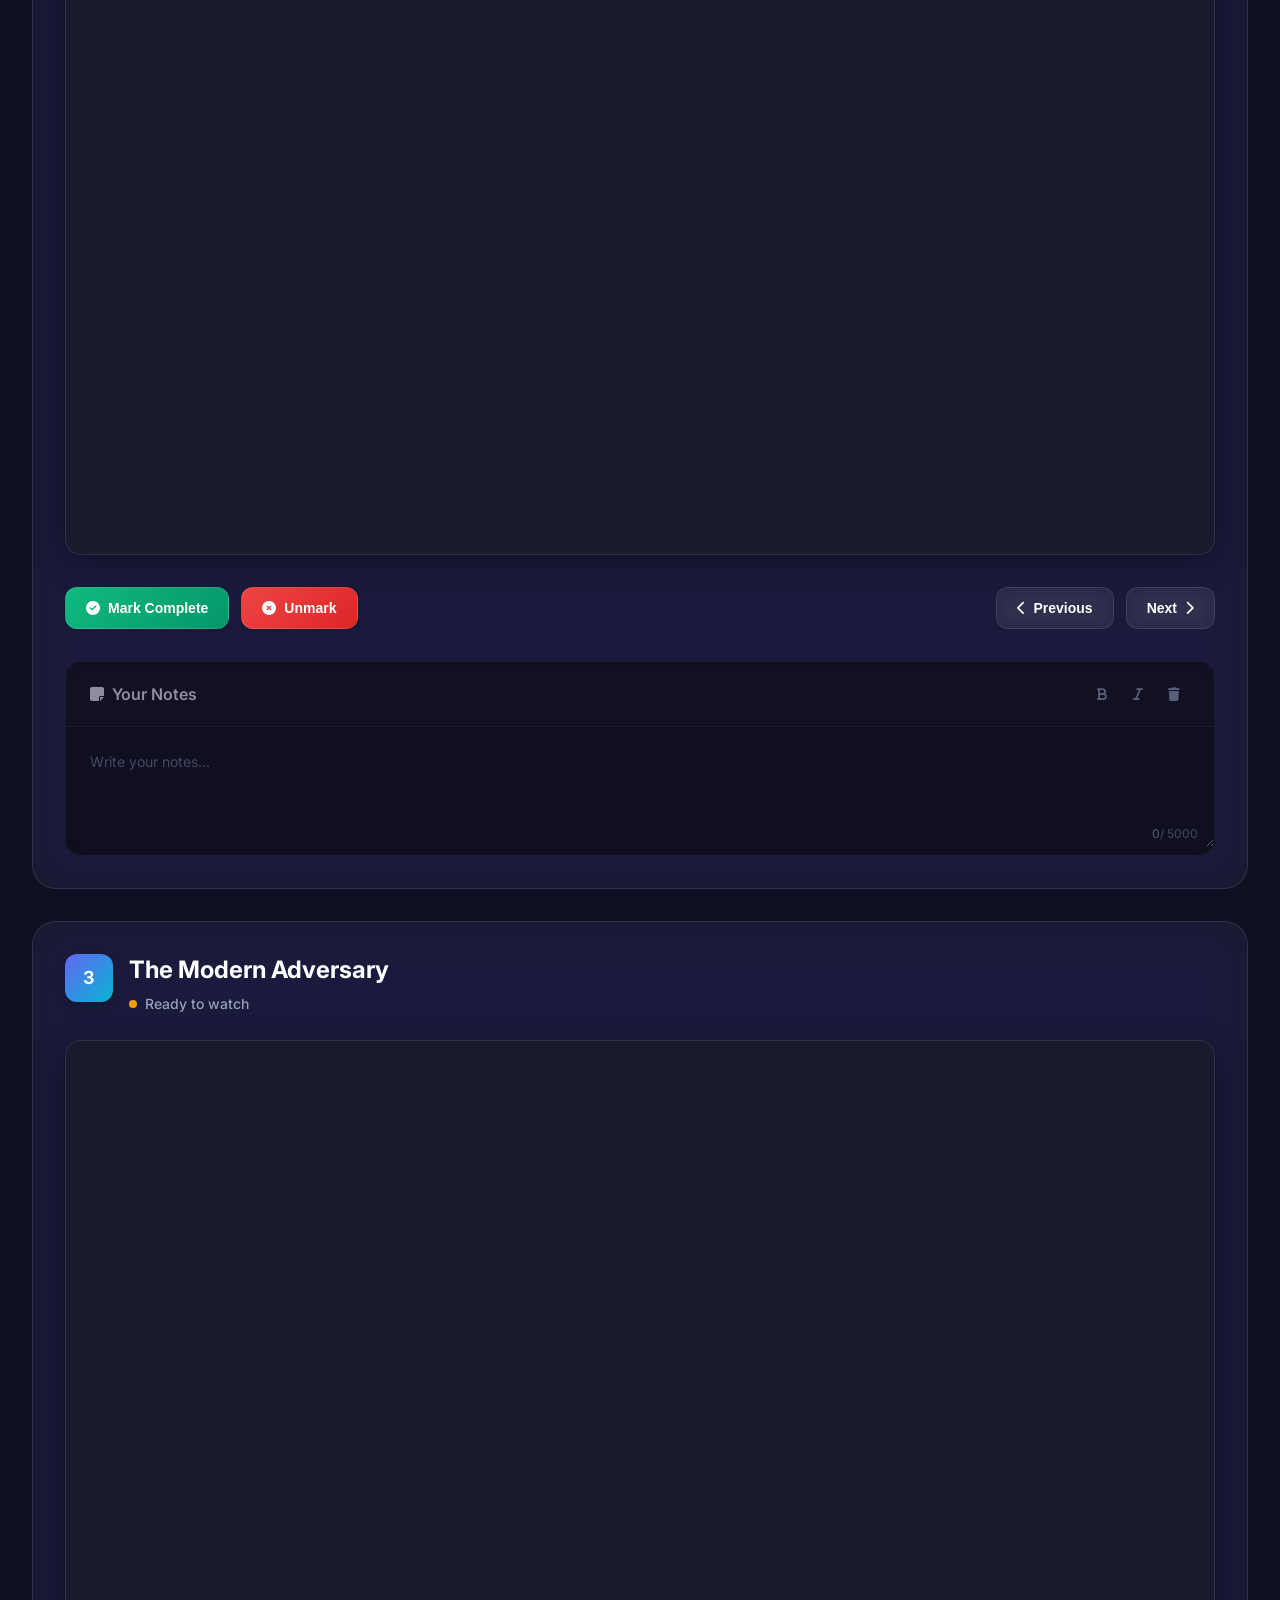
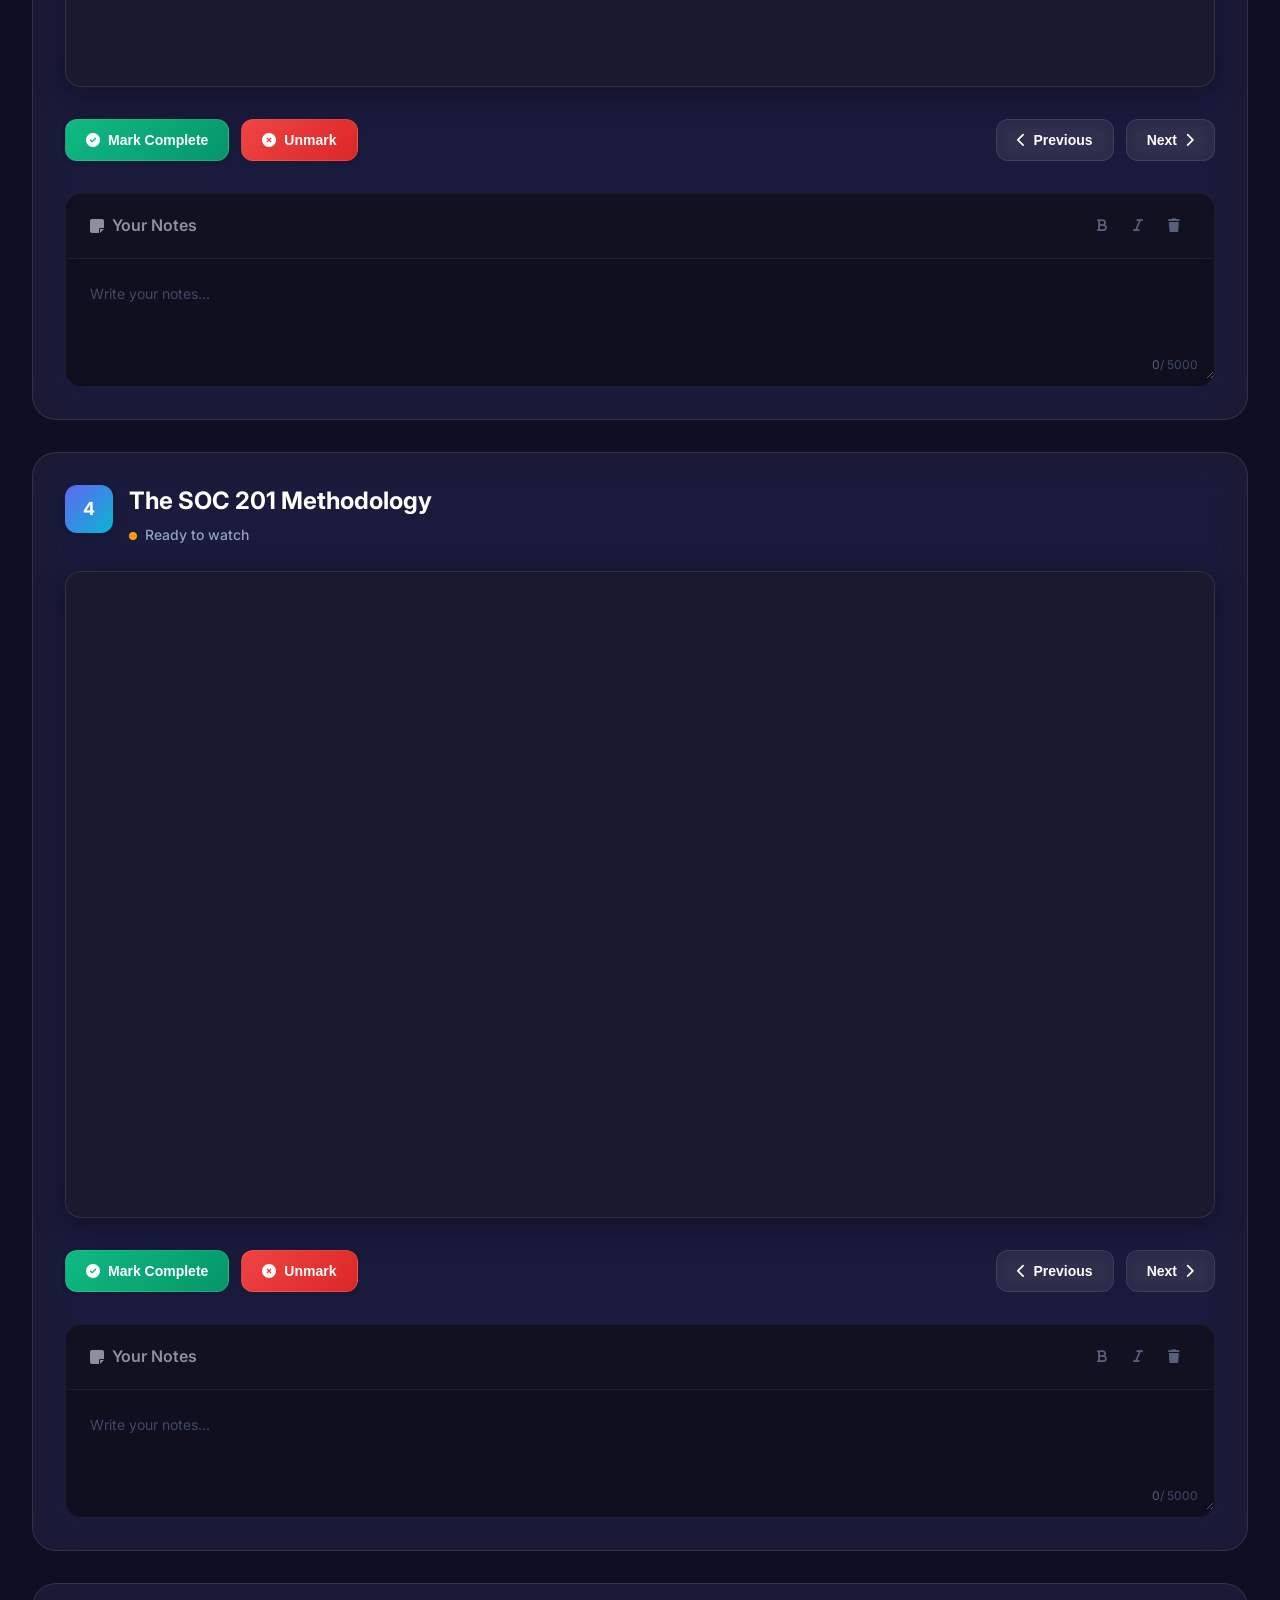
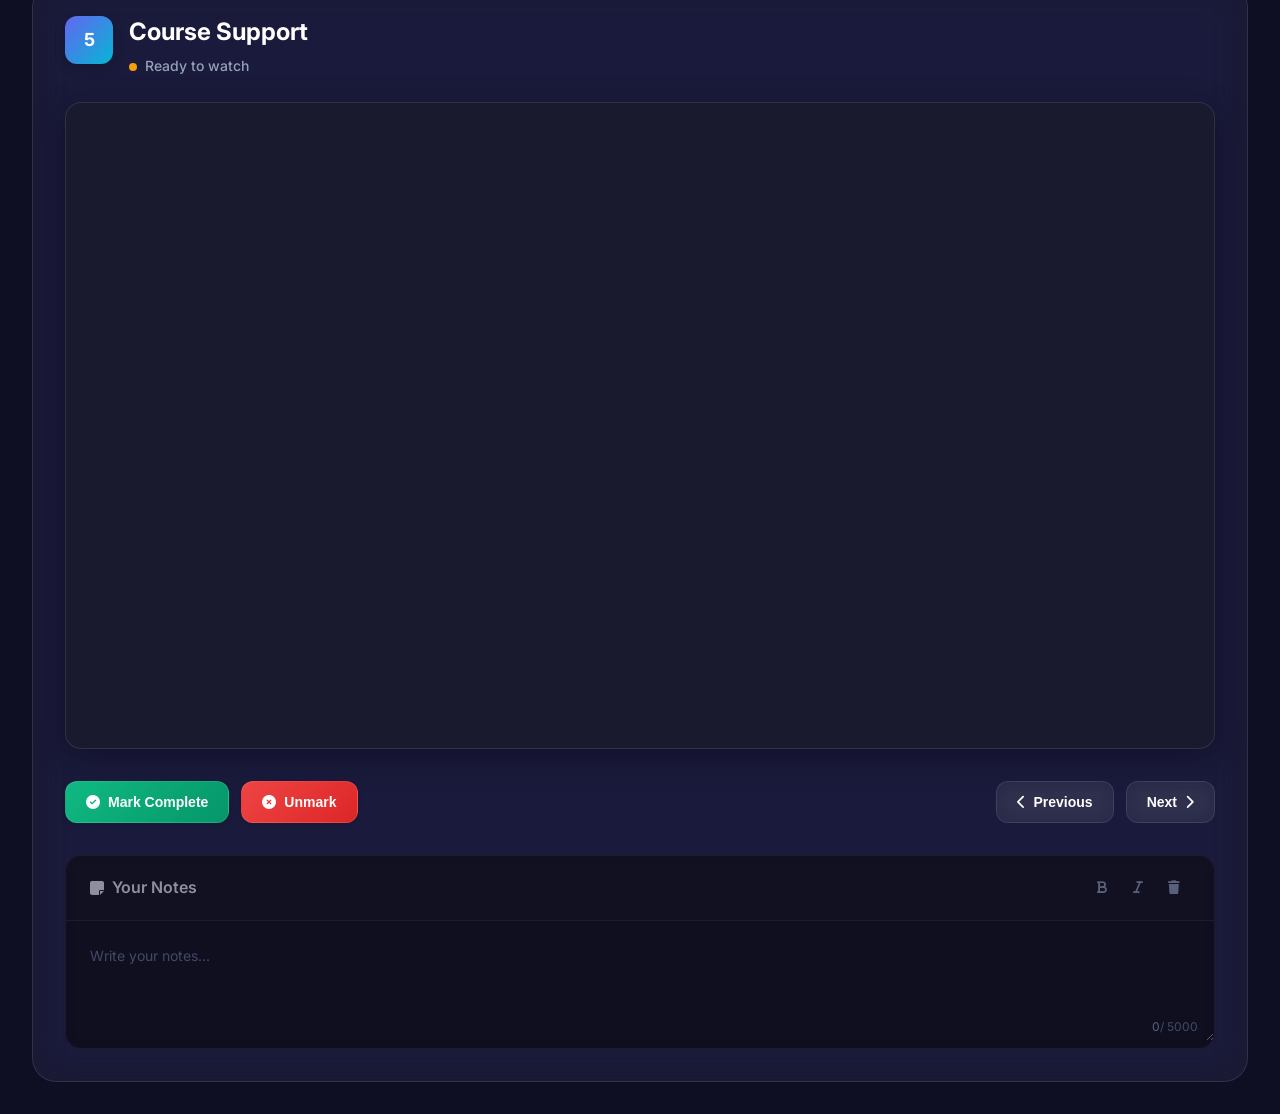
==== commit ddad26de: "Fix video titles for better readability" ====
--- a/index.html
+++ b/index.html
@@ -215,7 +215,7 @@
 <div class="video-info">
 <div class="video-badge"><span class="badge-number">2</span></div>
 <div class="video-meta">
-<h2 class="video-title">AbouttheInstructor230 </h2>
+<h2 class="video-title">About the Instructor</h2>
 <div class="video-status">
 <span class="status-dot"></span>
 <span class="status-text">Ready to watch</span>
@@ -264,7 +264,7 @@
 <div class="video-info">
 <div class="video-badge"><span class="badge-number">3</span></div>
 <div class="video-meta">
-<h2 class="video-title">TheModernAdversary1017 </h2>
+<h2 class="video-title">The Modern Adversary </h2>
 <div class="video-status">
 <span class="status-dot"></span>
 <span class="status-text">Ready to watch</span>
@@ -313,7 +313,7 @@
 <div class="video-info">
 <div class="video-badge"><span class="badge-number">4</span></div>
 <div class="video-meta">
-<h2 class="video-title">TheSOC201Methodology423 </h2>
+<h2 class="video-title">The SOC 201 Methodology</h2>
 <div class="video-status">
 <span class="status-dot"></span>
 <span class="status-text">Ready to watch</span>
@@ -362,7 +362,7 @@
 <div class="video-info">
 <div class="video-badge"><span class="badge-number">5</span></div>
 <div class="video-meta">
-<h2 class="video-title">CourseSupport305 </h2>
+<h2 class="video-title">Course Support</h2>
 <div class="video-status">
 <span class="status-dot"></span>
 <span class="status-text">Ready to watch</span>
@@ -426,4 +426,4 @@
 </div>
 <script src="script.js"></script>
 </body>
-</html>+</html>
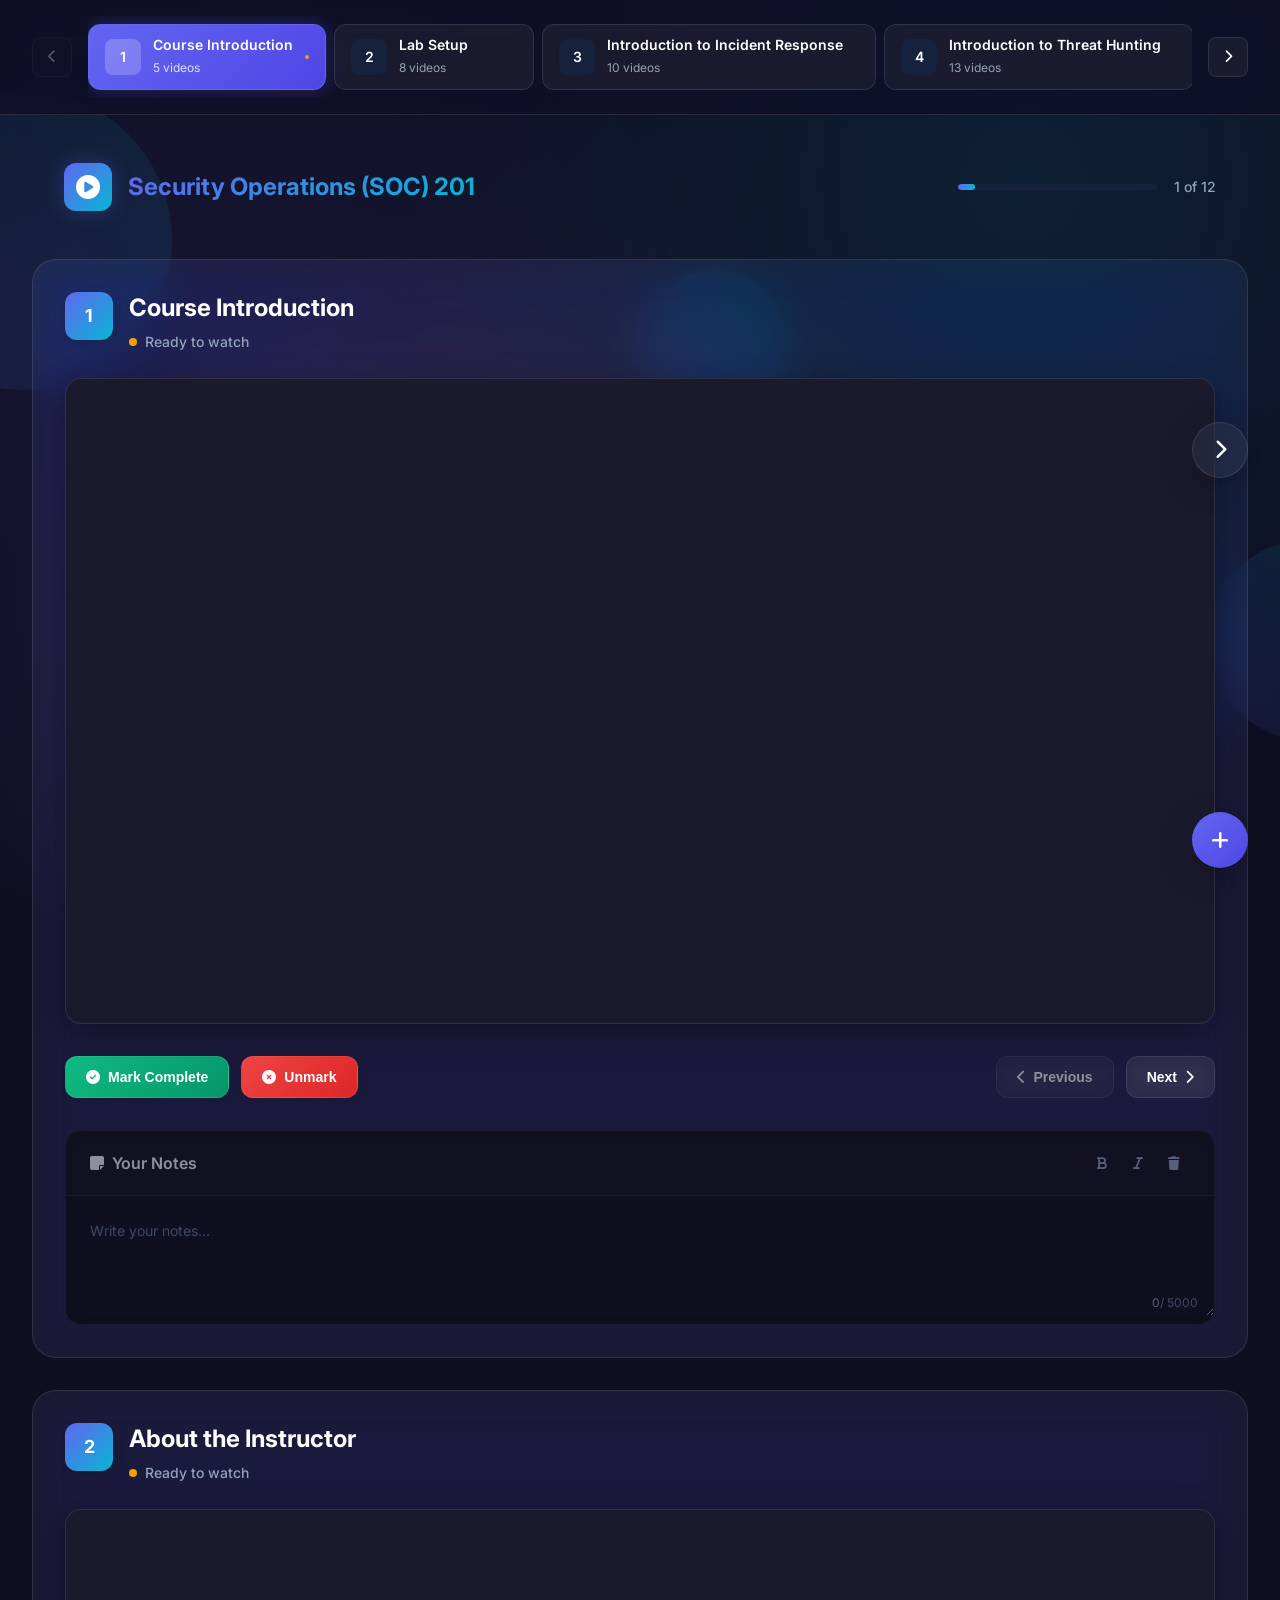
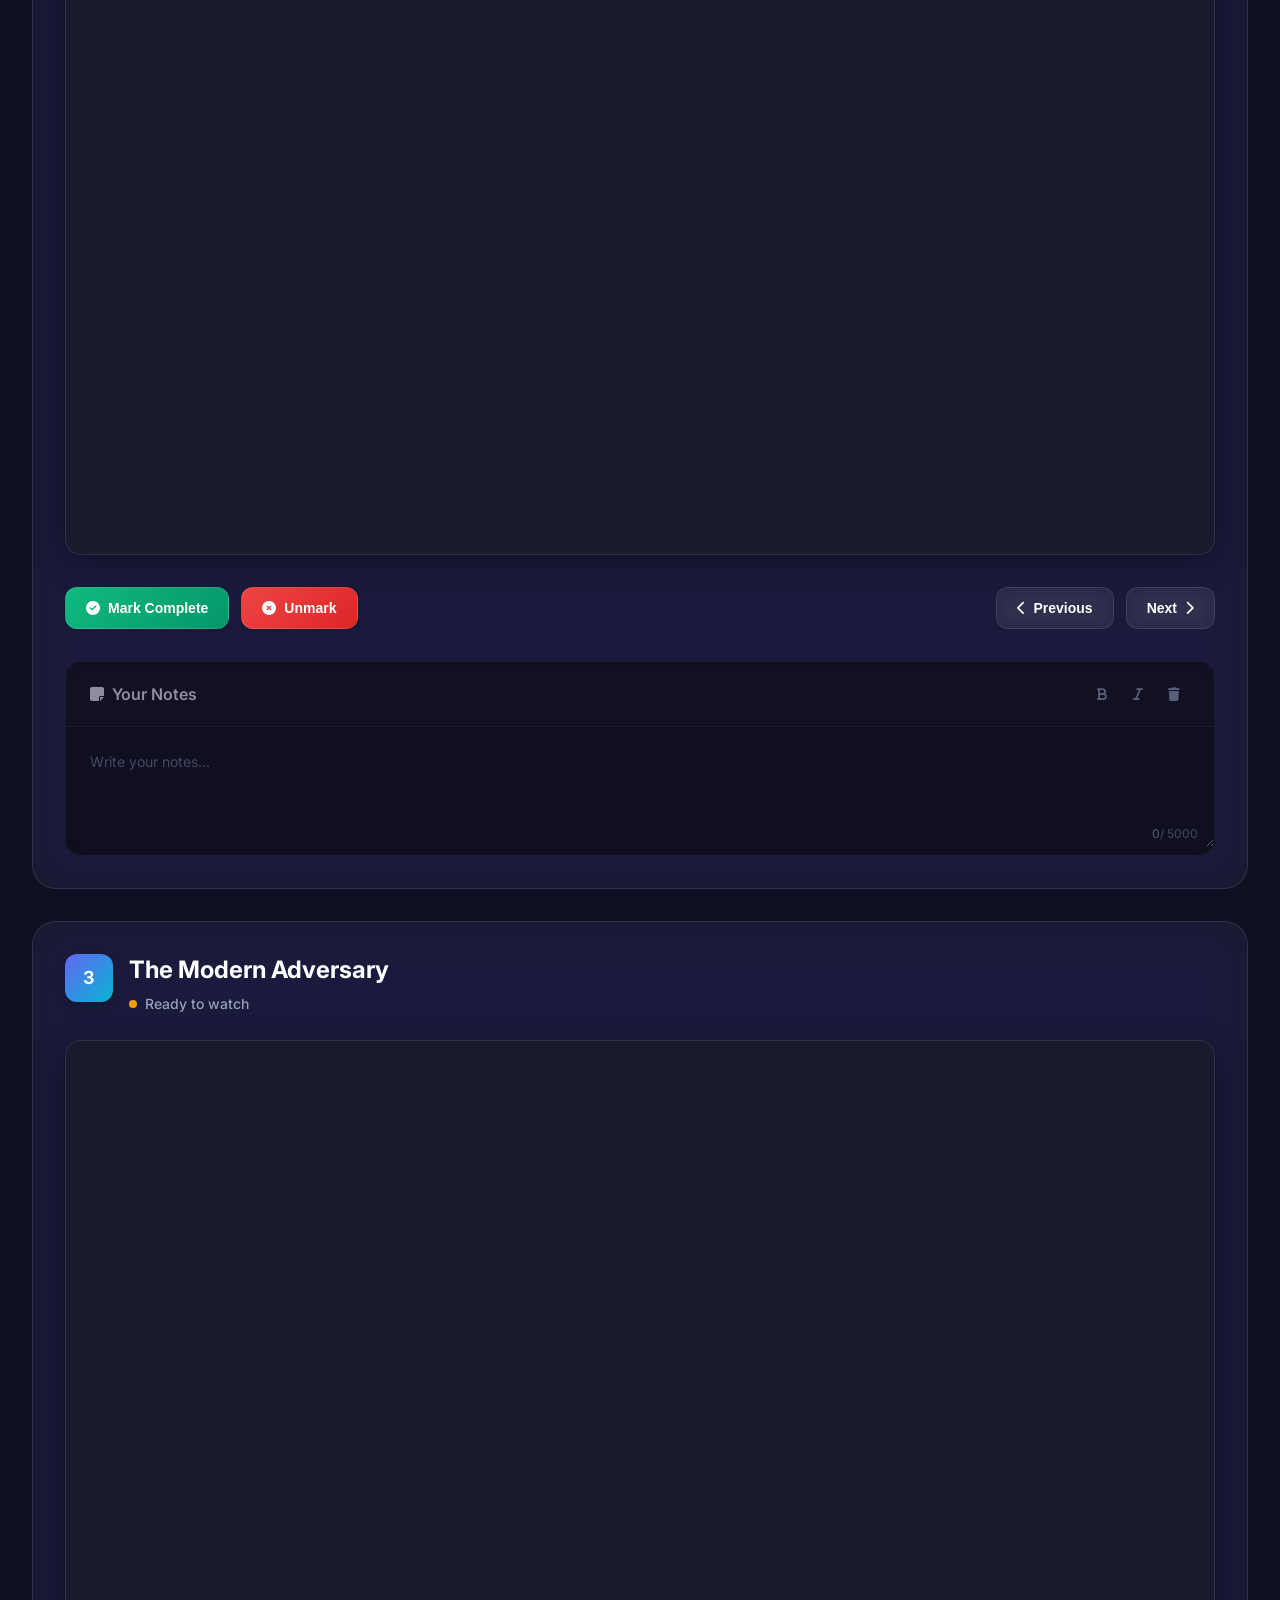
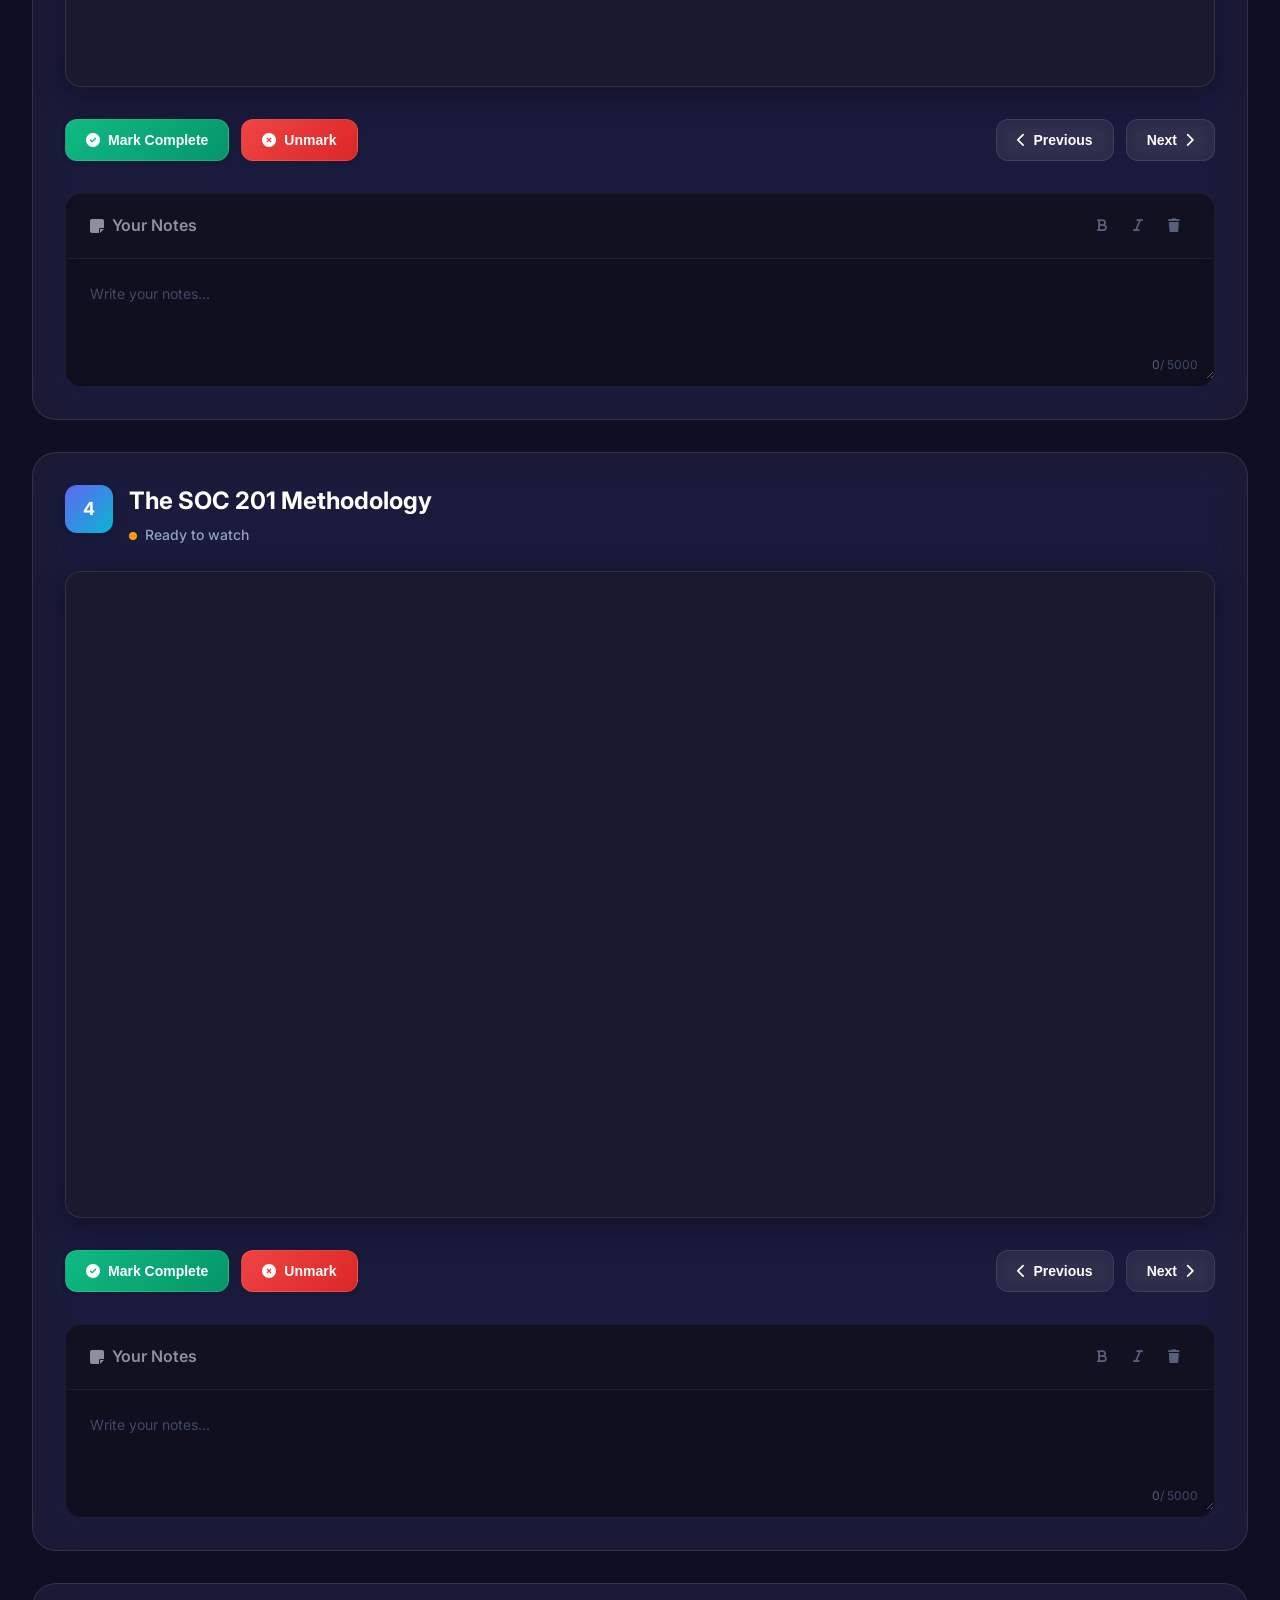
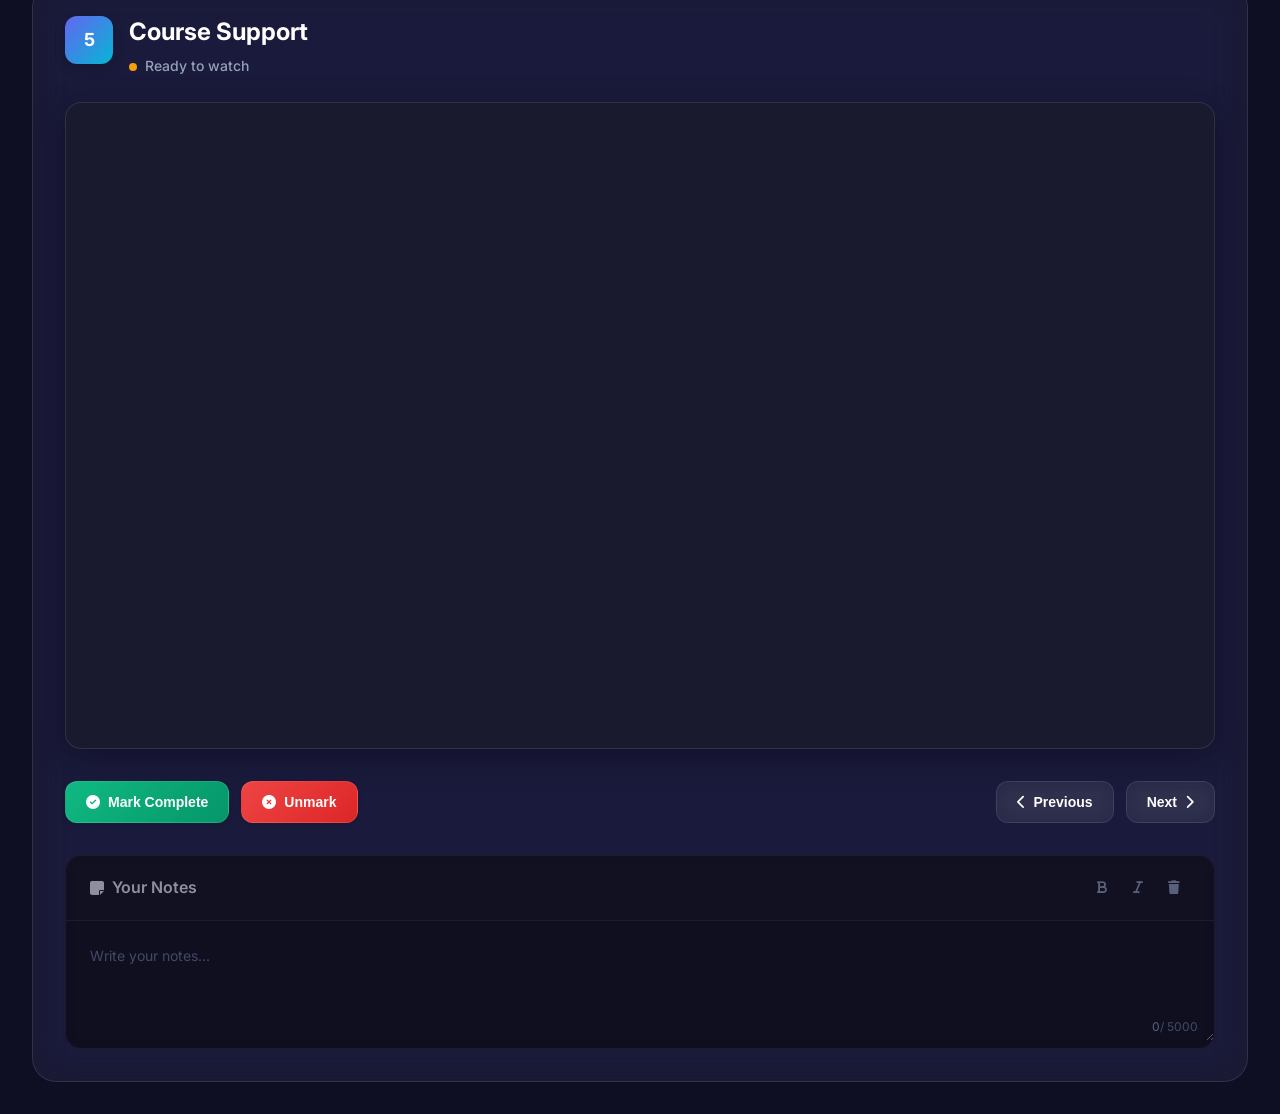
==== commit e76be434: "Update index.html" ====
--- a/index.html
+++ b/index.html
@@ -166,7 +166,7 @@
 <div class="video-info">
 <div class="video-badge"><span class="badge-number">1</span></div>
 <div class="video-meta">
-<h2 class="video-title">CourseIntroduction513 </h2>
+<h2 class="video-title">Course Introduction</h2>
 <div class="video-status">
 <span class="status-dot"></span>
 <span class="status-text">Ready to watch</span>
